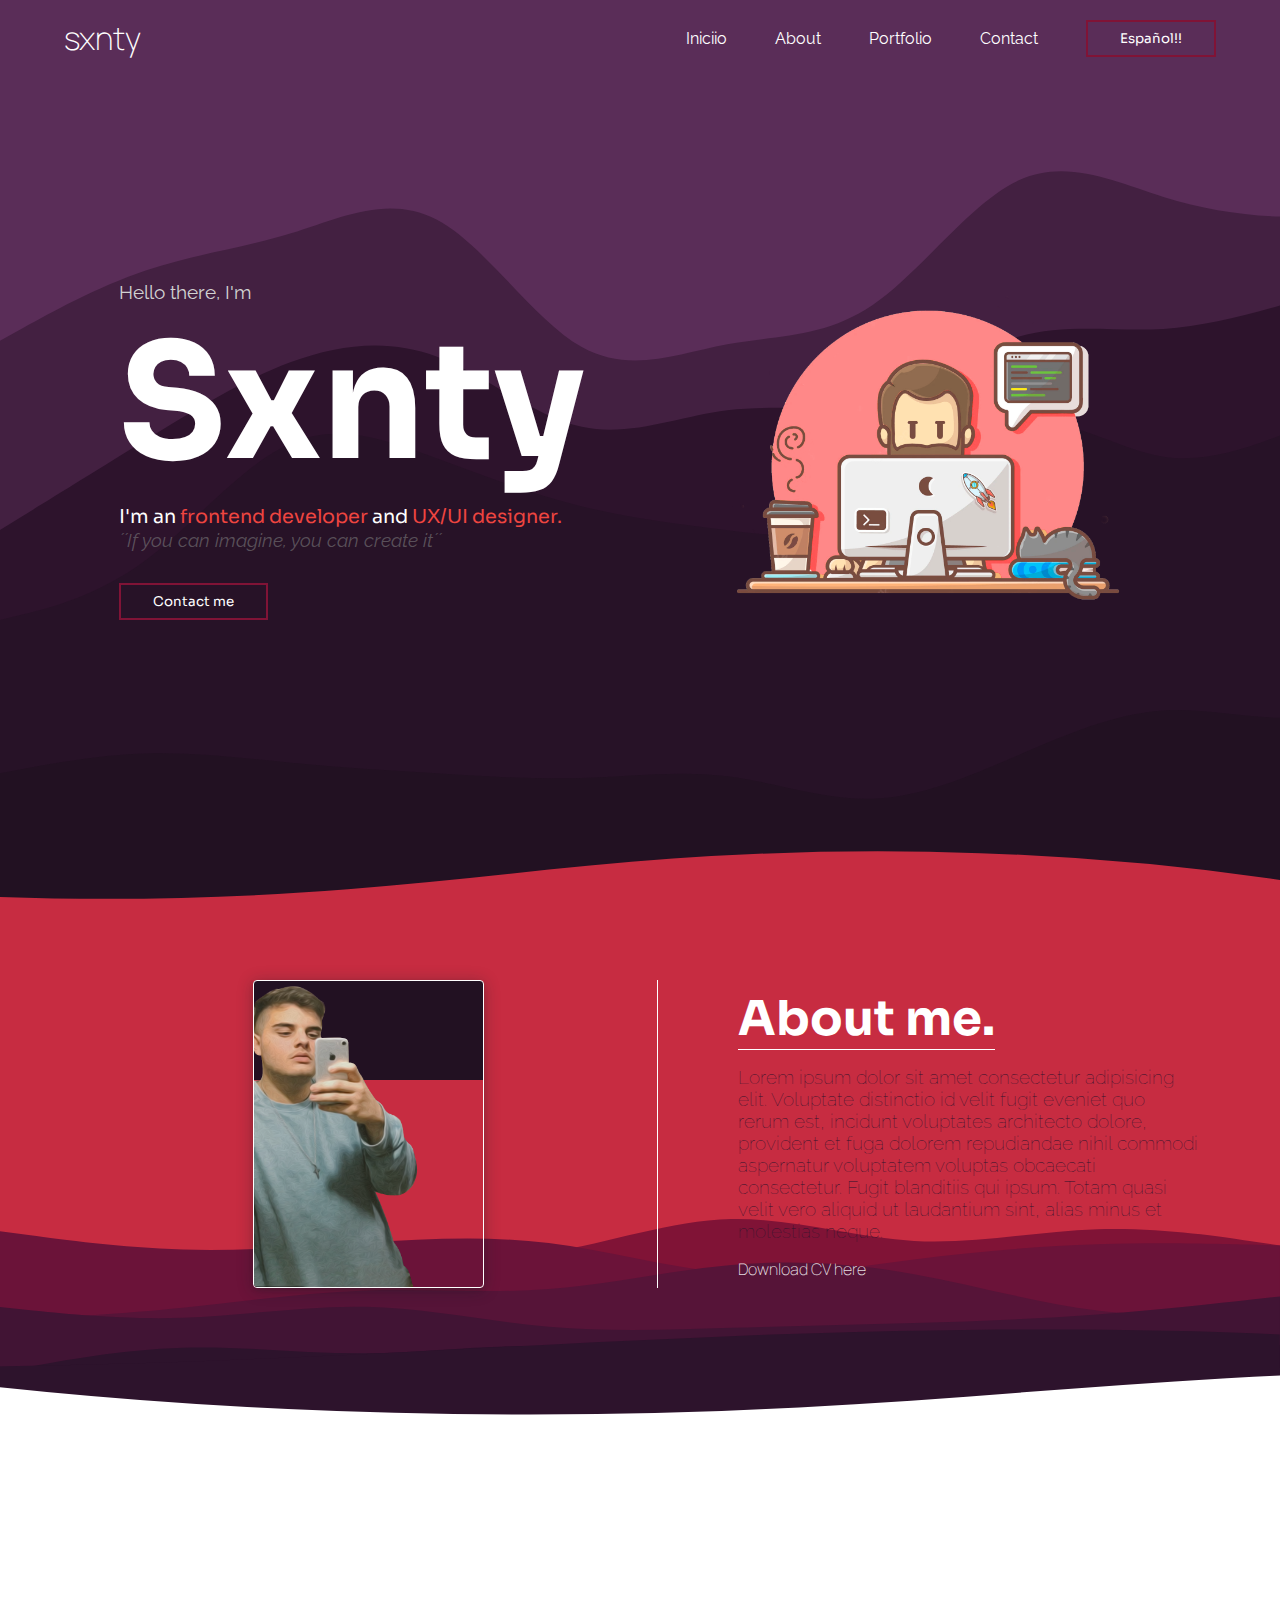
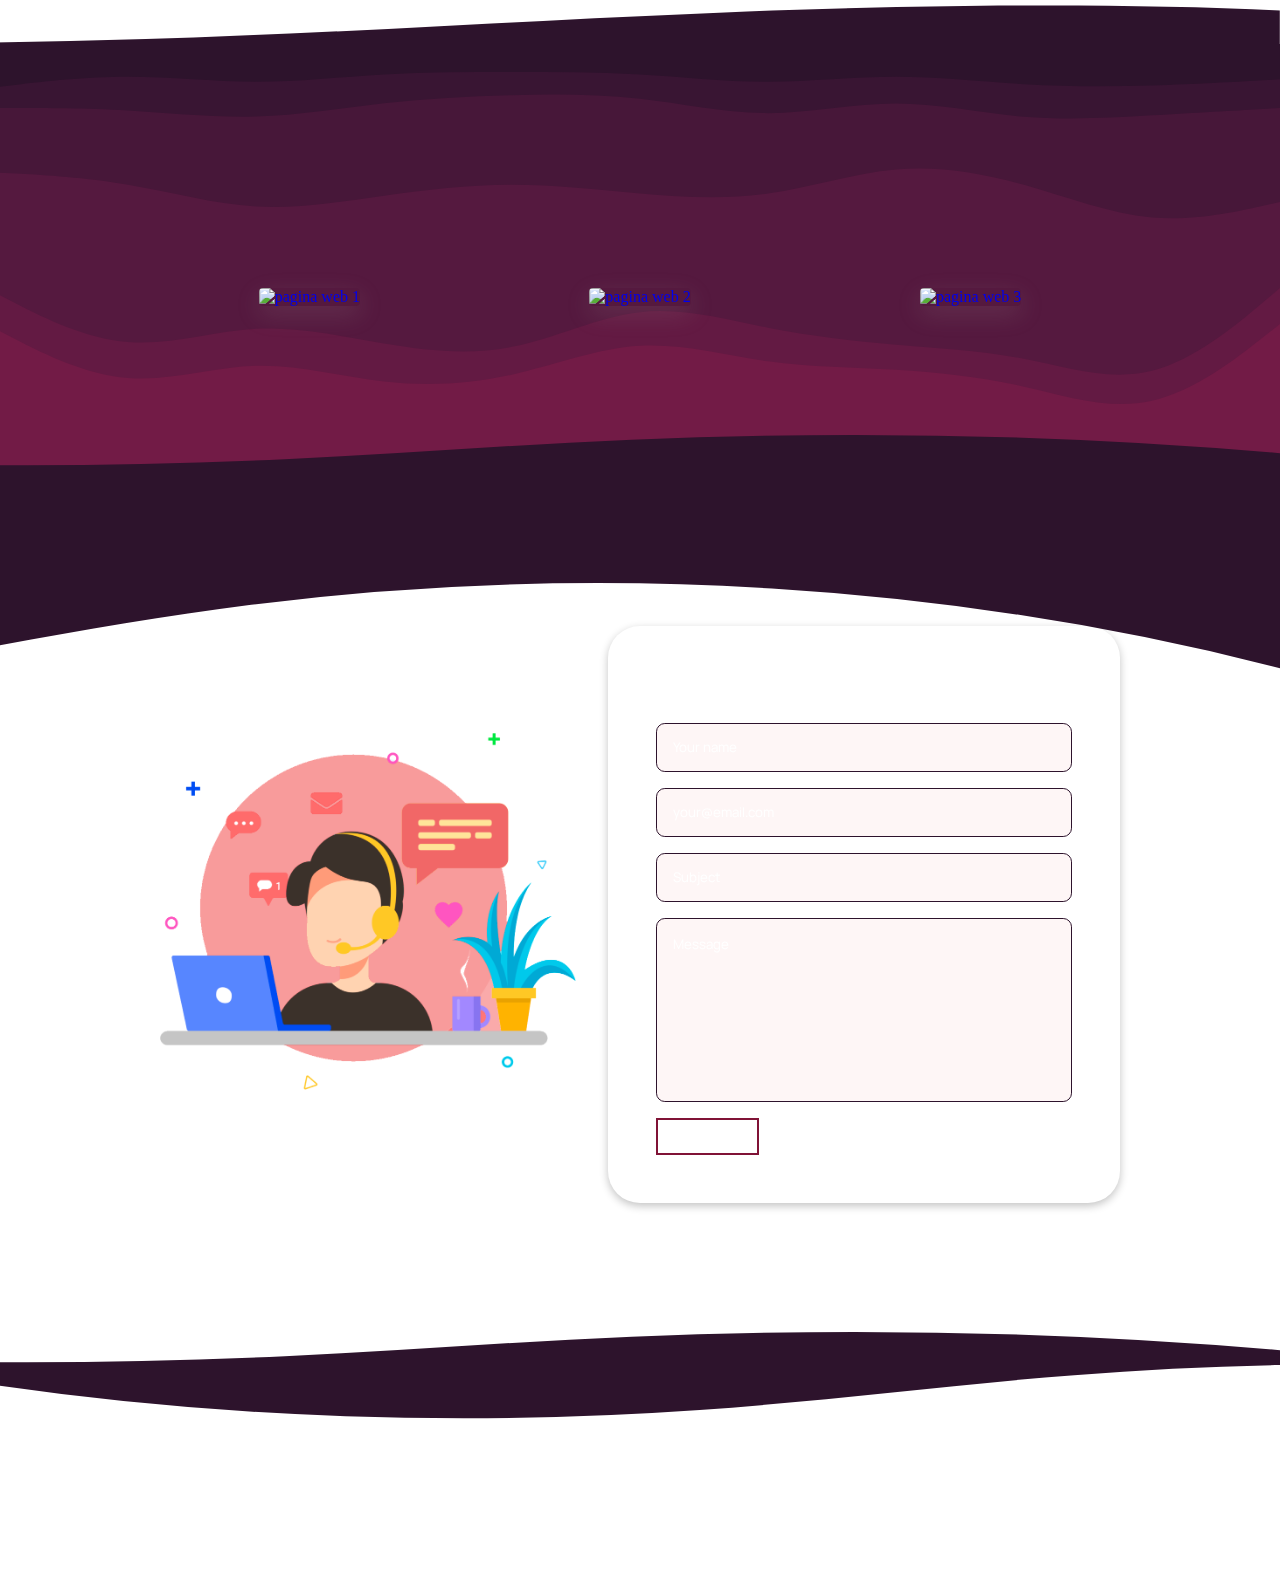
==== index.html @ 1e3fe2e1 "test commit" ====
<!DOCTYPE html>
<html lang="en">
  <head>
    <meta charset="UTF-8" />
    <meta http-equiv="X-UA-Compatible" content="IE=edge" />
    <meta name="viewport" content="width=device-width, initial-scale=1.0" />

    <script
      src="https://kit.fontawesome.com/2940ba2046.js"
      crossorigin="anonymous"
    ></script>
    <link rel="stylesheet" href="https://unpkg.com/aos@next/dist/aos.css" />
    <link rel="stylesheet" href="./styles/main.css" />

    <title>Sxnty</title>
    <link rel="icon" type="image/x-icon" href="./images/favicon.png" />
  </head>
  <body>
    <header class="header">
      <div class="header__logo">
        <h1>sxnty</h1>
      </div>
      <div class="header__right">
        
        <nav>
          <ul class="header__menu">
            <li class="menu__item"><a href="#" class="li1">Iniciio</a></li>
            <li class="menu__item"><a href="#" class="li2">About</a></li>
            <li class="menu__item"><a href="#" class="li3">Portfolio</a></li>
            <li class="menu__item"><a href="#" class="li4">Contact</a></li>
            <button class="langSwitcher">Español!!</button>
          </ul>
        </nav>
      </div>
    </header>
    <main class="hero">
      <section class="hero__main">
        <div class="custom-shape-divider-bottom-1665533085">
          <svg
            data-name="Layer 1"
            xmlns="http://www.w3.org/2000/svg"
            viewBox="0 0 1200 120"
            preserveAspectRatio="none"
          >
            <path
              d="M321.39,56.44c58-10.79,114.16-30.13,172-41.86,82.39-16.72,168.19-17.73,250.45-.39C823.78,31,906.67,72,985.66,92.83c70.05,18.48,146.53,26.09,214.34,3V0H0V27.35A600.21,600.21,0,0,0,321.39,56.44Z"
              class="shape-fill"
            ></path>
          </svg>
        </div>
        <div class="main__text">
          <div class="text__container">
            <p class="p1">Hello there, I'm</p>
            <h2>Sxnty</h2>
            <span>
              <p class="p2">
                I'm an <span>frontend developer</span> and
                <span>UX/UI designer.</span>
              </p>
            </span>
            <p id="quote" class="quote">´´If you can imagine, you can create it´´</p>
            <button class="button">Contact me</button>
          </div>
        </div>
        <div class="main__img">
          <img src="./images/illustration1.png" alt="programer illustration" />
        </div>
      </section>
      <section class="about">
        <div class="about__main">
          <div class="about__left">
            <img src="./images/sxntyoil.png" alt="sxnty photo" />
            <div class="custom-shape-divider-bottom-1665750197">
              <svg
                data-name="Layer 1"
                xmlns="http://www.w3.org/2000/svg"
                viewBox="0 0 1200 120"
                preserveAspectRatio="none"
              >
                <path
                  d="M321.39,56.44c58-10.79,114.16-30.13,172-41.86,82.39-16.72,168.19-17.73,250.45-.39C823.78,31,906.67,72,985.66,92.83c70.05,18.48,146.53,26.09,214.34,3V0H0V27.35A600.21,600.21,0,0,0,321.39,56.44Z"
                  class="shape-fill"
                ></path>
              </svg>
            </div>
          </div>
          <div class="about__right">
            <h2 class="h2about">About me.</h2>
            <p class="pabout">
              Lorem ipsum dolor sit amet consectetur adipisicing elit. Voluptate
              distinctio id velit fugit eveniet quo rerum est, incidunt
              voluptates architecto dolore, provident et fuga dolorem
              repudiandae nihil commodi aspernatur voluptatem voluptas obcaecati
              consectetur. Fugit blanditiis qui ipsum. Totam quasi velit vero
              aliquid ut laudantium sint, alias minus et molestias neque.
            </p>
            <a href="#" class="downloadcv">Download CV here</a>
          </div>
        </div>
      </section>

      <section class="knowledge">
        <div class="know__main">
          <div class="custom-shape-divider-top-1665749965">
            <svg
              data-name="Layer 1"
              xmlns="http://www.w3.org/2000/svg"
              viewBox="0 0 1200 120"
              preserveAspectRatio="none"
            >
              <path
                d="M321.39,56.44c58-10.79,114.16-30.13,172-41.86,82.39-16.72,168.19-17.73,250.45-.39C823.78,31,906.67,72,985.66,92.83c70.05,18.48,146.53,26.09,214.34,3V0H0V27.35A600.21,600.21,0,0,0,321.39,56.44Z"
                class="shape-fill"
              ></path>
            </svg>
          </div>
          <div class="custom-shape-divider-bottom-1665750197">
            <svg
              data-name="Layer 1"
              xmlns="http://www.w3.org/2000/svg"
              viewBox="0 0 1200 120"
              preserveAspectRatio="none"
            >
              <path
                d="M321.39,56.44c58-10.79,114.16-30.13,172-41.86,82.39-16.72,168.19-17.73,250.45-.39C823.78,31,906.67,72,985.66,92.83c70.05,18.48,146.53,26.09,214.34,3V0H0V27.35A600.21,600.21,0,0,0,321.39,56.44Z"
                class="shape-fill"
              ></path>
            </svg>
          </div>
          <div class="know__top" data-aos="fade-up">
            <h2 class="skills">My Skills.</h2>
            <p class="plearning">every day learning new things</p>
          </div>
          <div class="know__bottom" data-aos="fade-up">
            <i class="fa-brands fa-html5"></i>
            <i class="fa-brands fa-css3-alt"></i>
            <i class="fa-brands fa-bootstrap"></i>
            <i class="fa-brands fa-sass"></i>
            <i class="fa-brands fa-js"></i>
          </div>
        </div>
      </section>

      <section class="portfolio">
        <div class="portfolio__main">
          <div class="port__top" data-aos="fade-down">
            <h2 class="works">WORKS</h2>
            <p class="pworks">your page could be here, What are you waiting for?</p>
          </div>
          <div class="port__bottom">
            <div class="port__card work1">
              <a href="#">
                <img
                  src="https://cdn.discordapp.com/attachments/990652909534449714/1029699469077385277/unknown.png"
                  alt="pagina web 1"
                />
              </a>
            </div>
            <div class="port__card work2">
              <a href="#">
                <img
                  src="https://cdn.discordapp.com/attachments/990652909534449714/1029699619871019060/unknown.png"
                  alt="pagina web 2"
                />
              </a>
            </div>
            <div class="port__card work3">
              <a href="#">
                <img
                  src="https://cdn.discordapp.com/attachments/990652909534449714/1029699843590991892/unknown.png"
                  alt="pagina web 3"
                />
              </a>
            </div>
            <div class="custom-shape-divider-bottom-1665582059">
              <svg
                data-name="Layer 1"
                xmlns="http://www.w3.org/2000/svg"
                viewBox="0 0 1200 120"
                preserveAspectRatio="none"
              >
                <path
                  d="M321.39,56.44c58-10.79,114.16-30.13,172-41.86,82.39-16.72,168.19-17.73,250.45-.39C823.78,31,906.67,72,985.66,92.83c70.05,18.48,146.53,26.09,214.34,3V0H0V27.35A600.21,600.21,0,0,0,321.39,56.44Z"
                  class="shape-fill"
                ></path>
              </svg>
            </div>
          </div>
        </div>
      </section>
      <section class="contact">
        <div class="contact__main">
          <div class="contact__left">
            <img src="./images/illustration2.png" alt="" />
          </div>
          <div class="contact__right">
            <h2>Contact form</h2>
            <form action="">
              <input
                type="text"
                name="name"
                id="name"
                placeholder="Your name"
                required
              />
              <input
                type="email"
                name="email"
                id="email"
                placeholder="your@email.com"
                required
              />
              <input
                type="text"
                name="subject"
                id="subject"
                placeholder="Subject"
              />
              <textarea
                name="message"
                id="message"
                cols="30"
                rows="10"
                required
                placeholder="Message"
              ></textarea>
              <button type="submit">Send</button>
            </form>
          </div>
        </div>
        <div class="custom-shape-divider-top-1665581130">
          <svg
            data-name="Layer 1"
            xmlns="http://www.w3.org/2000/svg"
            viewBox="0 0 1200 120"
            preserveAspectRatio="none"
          >
            <path
              d="M985.66,92.83C906.67,72,823.78,31,743.84,14.19c-82.26-17.34-168.06-16.33-250.45.39-57.84,11.73-114,31.07-172,41.86A600.21,600.21,0,0,1,0,27.35V120H1200V95.8C1132.19,118.92,1055.71,111.31,985.66,92.83Z"
              class="shape-fill"
            ></path>
          </svg>
        </div>
        <div class="custom-shape-divider-bottom-1665582059">
          <svg
            data-name="Layer 1"
            xmlns="http://www.w3.org/2000/svg"
            viewBox="0 0 1200 120"
            preserveAspectRatio="none"
          >
            <path
              d="M321.39,56.44c58-10.79,114.16-30.13,172-41.86,82.39-16.72,168.19-17.73,250.45-.39C823.78,31,906.67,72,985.66,92.83c70.05,18.48,146.53,26.09,214.34,3V0H0V27.35A600.21,600.21,0,0,0,321.39,56.44Z"
              class="shape-fill"
            ></path>
          </svg>
        </div>
      </section>
      <section class="connected">
        <div class="connected__main">
          <div class="connected__text">
            <h2>Stay connected!</h2>
          </div>
          <div class="connected__socials">
            <a href="#"><i class="fa-brands fa-github"></i></a>
            <a href="#"><i class="fa-brands fa-instagram"></i></a>
            <a href="#"><i class="fa-brands fa-twitter"></i></a>
          </div>
          <div class="custom-shape-divider-top-1665688904">
            <svg
              data-name="Layer 1"
              xmlns="http://www.w3.org/2000/svg"
              viewBox="0 0 1200 120"
              preserveAspectRatio="none"
            >
              <path
                d="M321.39,56.44c58-10.79,114.16-30.13,172-41.86,82.39-16.72,168.19-17.73,250.45-.39C823.78,31,906.67,72,985.66,92.83c70.05,18.48,146.53,26.09,214.34,3V0H0V27.35A600.21,600.21,0,0,0,321.39,56.44Z"
                class="shape-fill"
              ></path>
            </svg>
          </div>
        </div>
      </section>
    </main>

    <script type="module" src="./js/main.js"></script>
    <script src="https://unpkg.com/aos@next/dist/aos.js"></script>
    <script>
      AOS.init();
    </script>
  </body>
</html>

<!-- <img src="https://cdn.discordapp.com/attachments/990652909534449714/1029699619871019060/unknown.png" alt="pagina web 2">
<img src="https://cdn.discordapp.com/attachments/990652909534449714/1029699843590991892/unknown.png" alt="pagina web 3"> -->
---- styles/main.css ----
@import url("https://fonts.googleapis.com/css2?family=Manrope&family=Raleway&family=Sora&display=swap");
.hero__main .main__text button, .header .header__right .header__menu button {
  font-family: "Sora", sans-serif;
  background-color: transparent;
  padding: 0.5rem 2rem;
  border: 2px solid #801336;
  color: white;
  width: -webkit-fit-content;
  width: -moz-fit-content;
  width: fit-content;
  cursor: pointer;
  transition: background 250ms;
}
.hero__main .main__text button:hover, .header .header__right .header__menu button:hover {
  background: url("../../images/button-bg.svg") no-repeat center;
  background-size: cover;
}

* {
  margin: 0;
  padding: 0;
  box-sizing: border-box;
  text-decoration: none;
  list-style-type: none;
}

body {
  background-color: #2D132C;
}

.header {
  z-index: 1;
  position: absolute;
  width: 100%;
  padding: 1rem 4rem;
  display: flex;
  align-items: center;
  justify-content: space-between;
}
.header .header__logo h1 {
  color: white;
  font-family: "Manrope", sans-serif;
  font-weight: lighter;
}
.header .header__right nav {
  display: flex;
  text-align: center;
  justify-content: center;
  align-items: center;
  gap: 1rem;
}
.header .header__right nav i {
  display: none;
}
.header .header__right .header__menu {
  display: flex;
  justify-content: center;
  align-items: center;
  gap: 3rem;
}
.header .header__right .header__menu a {
  color: white;
  font-family: "Raleway", sans-serif;
}
body {
  background: url("../images/background-desktop.svg") fixed no-repeat;
  background-size: cover;
}

.hero__main {
  padding: 1rem 4rem;
  height: 100vh;
  display: flex;
  /*     .text__container {
          display: flex;
          flex: 1;
      } */
}
.hero__main .custom-shape-divider-bottom-1665533085 {
  position: absolute;
  bottom: 0;
  left: 0;
  width: 100%;
  overflow: hidden;
  line-height: 0;
  transform: rotate(180deg);
}
.hero__main .custom-shape-divider-bottom-1665533085 svg {
  position: relative;
  display: block;
  width: calc(177% + 1.3px);
  height: 88px;
}
.hero__main .custom-shape-divider-bottom-1665533085 .shape-fill {
  fill: #C72C41;
}
.hero__main .main__text {
  display: flex;
  justify-content: center;
  flex-direction: column;
  align-items: center;
  flex: 1;
}
.hero__main .main__text p {
  color: rgb(209, 209, 209);
  font-family: "Raleway", sans-serif;
  font-size: 1.2rem;
}
.hero__main .main__text #quote {
  color: rgba(128, 128, 128, 0.575);
  font-style: italic;
}
.hero__main .main__text span p {
  font-family: "Sora", sans-serif;
  color: white;
}
.hero__main .main__text span p span {
  color: #EE4540;
}
.hero__main .main__text h2 {
  width: -webkit-fit-content;
  width: -moz-fit-content;
  width: fit-content;
  color: rgb(255, 255, 255);
  font-family: "Sora", sans-serif;
  font-size: 10rem;
}
.hero__main .main__text button {
  margin-top: 2rem;
}
.hero__main .main__img {
  -webkit-animation: bounce 2s alternate infinite;
          animation: bounce 2s alternate infinite;
  display: flex;
  justify-content: center;
  align-items: center;
  flex: 1;
}
.hero__main .main__img img {
  width: 100%;
}
@-webkit-keyframes bounce {
  0% {
    transform: translateY(0);
  }
  100% {
    transform: translateY(8px);
  }
}
@keyframes bounce {
  0% {
    transform: translateY(0);
  }
  100% {
    transform: translateY(8px);
  }
}

.about {
  background: url("../images/info-bg.svg") no-repeat center;
  background-size: cover;
  position: relative;
}
.about .about__main {
  padding: 5rem;
  display: flex;
}
.about .about__main .custom-shape-divider-bottom-1665750197 {
  position: absolute;
  bottom: 0;
  left: 0;
  width: 100%;
  overflow: hidden;
  line-height: 0;
  transform: rotate(180deg);
}
.about .about__main .custom-shape-divider-bottom-1665750197 svg {
  position: relative;
  display: block;
  width: calc(233% + 1.3px);
  height: 42px;
  transform: rotateY(180deg);
}
.about .about__main .custom-shape-divider-bottom-1665750197 .shape-fill {
  fill: #2D132C;
}
.about .about__main .about__left {
  flex: 1;
  display: flex;
  justify-content: center;
  align-items: center;
}
.about .about__main .about__left img {
  background: url("../images/background-desktop.svg") fixed no-repeat;
  width: 40%;
  border: 1px solid white;
  border-radius: 0.25rem;
  box-shadow: rgba(14, 30, 37, 0.12) 0px 2px 4px 0px, rgba(14, 30, 37, 0.32) 0px 2px 16px 0px;
}
.about .about__main .about__right {
  display: flex;
  flex-direction: column;
  justify-content: center;
  text-align: left;
  flex: 0.8;
  -webkit-padding-start: 5rem;
          padding-inline-start: 5rem;
  border-left: 1px solid white;
  gap: 1rem;
}
.about .about__main .about__right h2 {
  color: white;
  font-family: "Sora", sans-serif;
  font-size: 3rem;
  background-color: #EE4540;
  background: url("../images/background-desktop.svg") fixed center;
  background-size: cover;
  width: -webkit-fit-content;
  width: -moz-fit-content;
  width: fit-content;
  border-bottom: 1px solid white;
}
.about .about__main .about__right p {
  color: #2D132C;
  font-size: 1.2rem;
  font-family: "Raleway", sans-serif;
  font-weight: lighter;
}
.about .about__main .about__right a {
  width: -webkit-fit-content;
  width: -moz-fit-content;
  width: fit-content;
  color: rgba(255, 255, 255, 0.862745098);
  font-family: "Manrope", sans-serif;
  font-weight: lighter;
  transition: border-bottom 250ms;
}
.about .about__main .about__right a:hover {
  border-bottom: 1px solid white;
}

.knowledge {
  background: url("../images/background-desktop") fixed no-repeat;
  background-size: cover;
  padding: 3rem;
  position: relative;
}
.knowledge .know__main {
  height: 20vh;
  display: flex;
  flex-direction: column;
  justify-content: center;
  text-align: center;
  align-items: center;
  gap: 1rem;
}
.knowledge .know__main .custom-shape-divider-top-1665749965 {
  position: absolute;
  top: 0;
  left: 0;
  width: 100%;
  overflow: hidden;
  line-height: 0;
}
.knowledge .know__main .custom-shape-divider-top-1665749965 svg {
  position: relative;
  display: block;
  width: calc(233% + 1.3px);
  height: 84px;
}
.knowledge .know__main .custom-shape-divider-top-1665749965 .shape-fill {
  fill: #2D132C;
}
.knowledge .know__main .custom-shape-divider-bottom-1665750197 {
  position: absolute;
  bottom: 0;
  left: 0;
  width: 100%;
  overflow: hidden;
  line-height: 0;
  transform: rotate(180deg);
}
.knowledge .know__main .custom-shape-divider-bottom-1665750197 svg {
  position: relative;
  display: block;
  width: calc(233% + 1.3px);
  height: 42px;
  transform: rotateY(180deg);
}
.knowledge .know__main .custom-shape-divider-bottom-1665750197 .shape-fill {
  fill: #2D132C;
}
.knowledge .know__main .know__top {
  width: 20%;
  border-bottom: 1px solid white;
}
.knowledge .know__main .know__top p {
  padding: 0.5rem 0;
  color: rgba(170, 170, 170, 0.6862745098);
  font-family: "Manrope", sans-serif;
  font-weight: lighter;
  letter-spacing: 2px;
}
.knowledge .know__main .know__top h2 {
  color: white;
  font-family: "Sora", sans-serif;
  font-size: 2rem;
  letter-spacing: 1px;
}
.knowledge .know__main .know__bottom {
  padding: 1rem;
  gap: 5rem;
  display: flex;
}
.knowledge .know__main .know__bottom i {
  border-radius: 0.25rem;
  padding: 0.5rem;
  font-size: 3rem;
  color: #EE4540;
  transition: background, color 250ms;
}
.knowledge .know__main .know__bottom i:hover {
  background: url("../images/background-desktop.svg") center no-repeat;
  background-size: cover;
  color: white;
}

.portfolio {
  padding: 10rem;
  background: url("../images/portfolio-bg.svg") no-repeat;
  background-size: cover;
  position: relative;
}
.portfolio .portfolio__main .custom-shape-divider-bottom-1665582059 {
  position: absolute;
  bottom: 0;
  left: 0;
  width: 100%;
  overflow: hidden;
  line-height: 0;
  transform: rotate(180deg);
}
.portfolio .portfolio__main .custom-shape-divider-bottom-1665582059 svg {
  position: relative;
  display: block;
  width: calc(189% + 1.3px);
  height: 56px;
}
.portfolio .portfolio__main .custom-shape-divider-bottom-1665582059 .shape-fill {
  fill: #2D132C;
}
.portfolio .portfolio__main .port__top {
  display: flex;
  justify-content: center;
  align-items: center;
  flex-direction: column;
  padding-bottom: 2rem;
}
.portfolio .portfolio__main .port__top h2 {
  color: white;
  font-family: "Sora", sans-serif;
}
.portfolio .portfolio__main .port__top p {
  color: rgba(170, 170, 170, 0.6862745098);
  font-family: "Manrope", sans-serif;
}
.portfolio .portfolio__main .port__bottom {
  display: grid;
  grid-template-columns: repeat(3, 1fr);
  grid-template-rows: 1fr;
  grid-template-areas: "work1 work2 work3";
  max-width: 100%;
  gap: 2rem;
}
.portfolio .portfolio__main .port__bottom .work1 {
  grid-area: work1;
}
.portfolio .portfolio__main .port__bottom .work2 {
  grid-area: work2;
}
.portfolio .portfolio__main .port__bottom .work3 {
  grid-area: work3;
}
.portfolio .portfolio__main .port__bottom .port__card {
  display: flex;
  justify-content: center;
  align-items: center;
}
.portfolio .portfolio__main .port__bottom .port__card img {
  box-shadow: rgba(165, 149, 149, 0.2) 0px 8px 24px;
  border-radius: 0.25rem;
  width: 100%;
}

.contact {
  position: relative;
  background: url("../images/contact-bg.svg") fixed center no-repeat;
  background-size: cover;
}
.contact .custom-shape-divider-top-1665581130 {
  position: absolute;
  top: 0;
  left: 0;
  width: 100%;
  overflow: hidden;
  line-height: 0;
  transform: rotate(180deg);
}
.contact .custom-shape-divider-top-1665581130 svg {
  position: relative;
  display: block;
  width: calc(300% + 1.3px);
  height: 262px;
}
.contact .custom-shape-divider-top-1665581130 .shape-fill {
  fill: #2D132C;
}
.contact .custom-shape-divider-bottom-1665582059 {
  position: absolute;
  bottom: 0;
  left: 0;
  width: 100%;
  overflow: hidden;
  line-height: 0;
  transform: rotate(180deg);
}
.contact .custom-shape-divider-bottom-1665582059 svg {
  position: relative;
  display: block;
  width: calc(189% + 1.3px);
  height: 56px;
}
.contact .custom-shape-divider-bottom-1665582059 .shape-fill {
  fill: #2D132C;
}
.contact .contact__main {
  position: static;
  padding: 10rem;
  display: flex;
  justify-content: center;
  align-items: center;
  gap: 2rem;
}
.contact .contact__main .contact__left {
  flex: 1;
  display: flex;
  justify-content: center;
  align-items: center;
}
.contact .contact__main .contact__left img {
  width: 100%;
}
.contact .contact__main .contact__right {
  flex: 1;
  padding: 3rem;
  box-shadow: rgba(0, 0, 0, 0.24) 0px 3px 8px;
  border-radius: 2rem;
  background: url("../images/form-bg.svg") fixed no-repeat center;
  background-size: cover;
}
.contact .contact__main .contact__right h2 {
  color: white;
  font-family: "Manrope", sans-serif;
  padding: 0.5rem 0;
}
.contact .contact__main .contact__right form {
  gap: 1rem;
  display: flex;
  align-items: flex-start;
  justify-content: start;
  flex-direction: column;
  text-align: left;
}
.contact .contact__main .contact__right form input {
  padding: 1rem;
  width: 100%;
  background-color: rgba(238, 70, 64, 0.0470588235);
  border: 1px solid #2D132C;
  border-radius: 0.55rem;
}
.contact .contact__main .contact__right form input::-moz-placeholder {
  color: white;
  font-family: "Manrope", sans-serif;
}
.contact .contact__main .contact__right form input:-ms-input-placeholder {
  color: white;
  font-family: "Manrope", sans-serif;
}
.contact .contact__main .contact__right form input::placeholder {
  color: white;
  font-family: "Manrope", sans-serif;
}
.contact .contact__main .contact__right form textarea {
  width: 100%;
  padding: 1rem;
  background-color: rgba(238, 70, 64, 0.0470588235);
  border: 1px solid #2D132C;
  border-radius: 0.55rem;
  resize: none;
}
.contact .contact__main .contact__right form textarea::-moz-placeholder {
  color: white;
  font-family: "Manrope", sans-serif;
}
.contact .contact__main .contact__right form textarea:-ms-input-placeholder {
  color: white;
  font-family: "Manrope", sans-serif;
}
.contact .contact__main .contact__right form textarea::placeholder {
  color: white;
  font-family: "Manrope", sans-serif;
}
.contact .contact__main .contact__right form button {
  font-family: "Sora", sans-serif;
  background-color: transparent;
  padding: 0.5rem 2rem;
  border: 2px solid #801336;
  color: white;
  width: -webkit-fit-content;
  width: -moz-fit-content;
  width: fit-content;
  cursor: pointer;
  transition: background 250ms;
}
.contact .contact__main .contact__right form button:hover {
  background: url("../images/form-bg.svg") no-repeat center;
  background-size: cover;
}

.connected {
  height: 20vh;
}
.connected .connected__main {
  background: url("../images/gradient-bg.png") fixed no-repeat center;
  background-size: cover;
  position: relative;
  padding: 5rem 5rem 0 5rem;
}
.connected .connected__main .custom-shape-divider-top-1665688904 {
  position: absolute;
  top: 0;
  left: 0;
  width: 100%;
  overflow: hidden;
  line-height: 0;
}
.connected .connected__main .custom-shape-divider-top-1665688904 svg {
  position: relative;
  display: block;
  width: calc(204% + 1.3px);
  height: 100px;
}
.connected .connected__main .custom-shape-divider-top-1665688904 .shape-fill {
  fill: #2D132C;
}
.connected .connected__main .connected__text {
  display: flex;
  justify-content: center;
  align-items: center;
}
.connected .connected__main .connected__text h2 {
  font-family: "Sora", sans-serif;
  font-size: 2rem;
  padding: 0.5rem;
  border-bottom: 2px solid white;
  color: white;
}
.connected .connected__main .connected__socials {
  display: flex;
  align-items: center;
  justify-content: center;
  text-align: center;
  padding: 1.5rem;
  gap: 1rem;
}
.connected .connected__main .connected__socials i {
  border-radius: 0.25rem;
  padding: 0.5rem;
  font-size: 2rem;
  color: #EE4540;
  transition: background, color 250ms;
}
.connected .connected__main .connected__socials i:hover {
  background: url("../images/background-desktop.svg") center no-repeat;
  background-size: cover;
  color: white;
}

@media screen and (max-width: 480px) {
  .hero__main {
    padding: 1rem;
    display: grid;
    grid-template-columns: 1fr;
    grid-template-rows: 1fr 1fr;
  }
  .hero__main .main__text {
    padding: 8rem 0rem 0rem 0rem;
    width: 100%;
    max-width: 100%;
  }
  .hero__main .main__text .text__container {
    align-items: center;
    justify-content: center;
    text-align: center;
    max-width: 80%;
  }
  .hero__main .main__text .text__container h2 {
    width: 100%;
    font-size: 5rem;
  }
  .hero__main .main__img img {
    width: 100%;
  }
  .header {
    gap: 1rem;
    position: absolute;
    display: flex;
    padding: 1rem;
  }
  .header .header__right {
    width: 100%;
    max-width: 100%;
  }
  .header .header__right .header__menu {
    font-size: 0.9rem;
    display: flex;
    width: 100%;
    text-align: center;
    justify-content: center;
    align-items: center;
    gap: 0.5rem;
  }
  .header .header__right .header__menu button {
    display: none;
  }
  .about .about__main {
    padding: 1rem;
    display: flex;
    flex-direction: column-reverse;
  }
  .about .about__main .about__left {
    padding: 1rem;
  }
  .about .about__main .about__left img {
    width: 100%;
  }
  .about .about__main .about__right {
    padding: 0;
    border: 0;
    text-align: center;
    justify-content: center;
    align-items: center;
  }
  .knowledge {
    padding: 3rem 1rem;
  }
  .knowledge .know__main {
    height: auto;
  }
  .knowledge .know__main .know__top {
    width: 100%;
  }
  .knowledge .know__main .know__bottom {
    display: grid;
    grid-template-columns: 1fr 1fr;
    padding: 0;
    gap: 1rem;
  }
  .knowledge .know__main .know__bottom i {
    font-size: 5rem;
  }
  .portfolio {
    padding: 1rem;
    height: 100%;
  }
  .portfolio .portfolio__main .port__top {
    text-align: center;
  }
  .portfolio .portfolio__main .port__top p {
    width: 60%;
  }
  .portfolio .portfolio__main .port__bottom {
    grid-template-columns: 1fr;
    grid-template-rows: 1fr 1fr 1fr;
    grid-template-areas: "work1" "work2" "work3";
  }
  .contact .contact__main {
    padding: 3rem 0;
    flex-direction: column;
  }
}/*# sourceMappingURL=main.css.map */
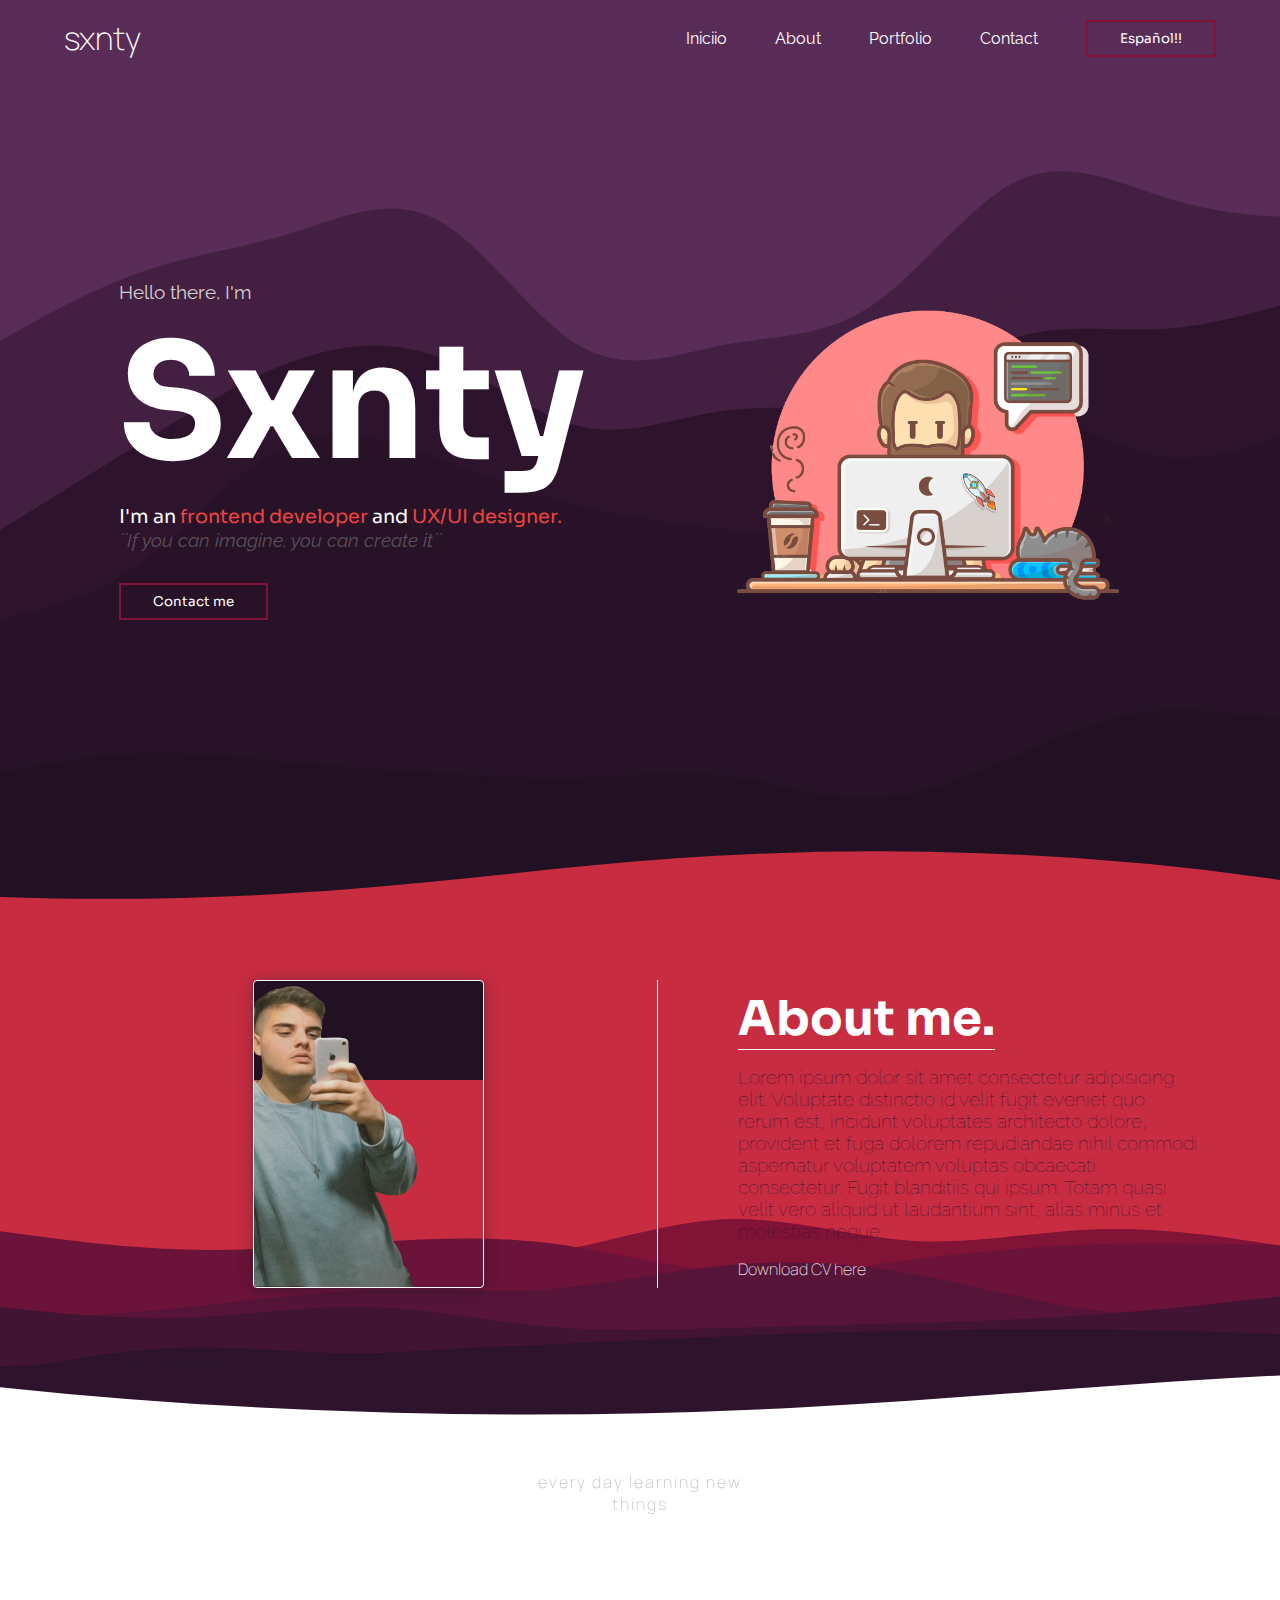
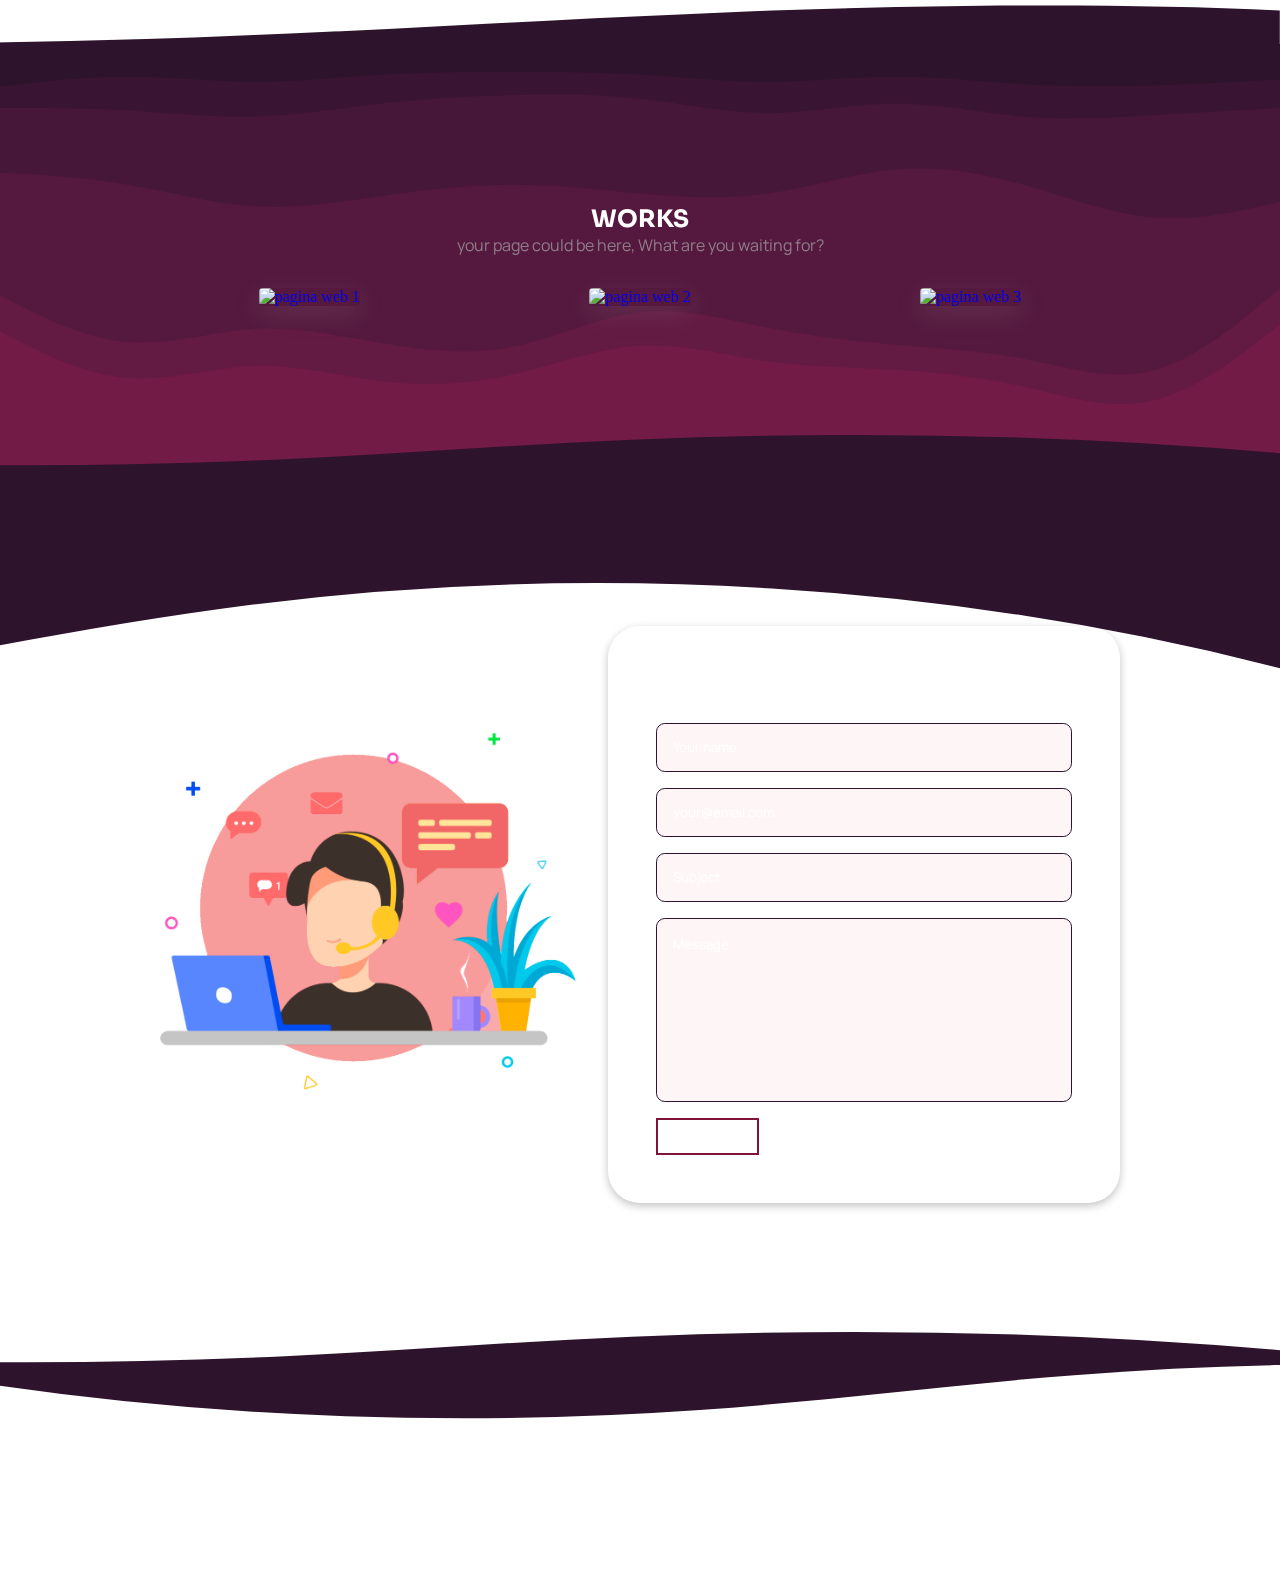
==== commit 98964387: "removed AOS" ====
--- a/index.html
+++ b/index.html
@@ -9,7 +9,6 @@
       src="https://kit.fontawesome.com/2940ba2046.js"
       crossorigin="anonymous"
     ></script>
-    <link rel="stylesheet" href="https://unpkg.com/aos@next/dist/aos.css" />
     <link rel="stylesheet" href="./styles/main.css" />
 
     <title>Sxnty</title>
@@ -127,11 +126,11 @@
               ></path>
             </svg>
           </div>
-          <div class="know__top" data-aos="fade-up">
+          <div class="know__top" >
             <h2 class="skills">My Skills.</h2>
             <p class="plearning">every day learning new things</p>
           </div>
-          <div class="know__bottom" data-aos="fade-up">
+          <div class="know__bottom">
             <i class="fa-brands fa-html5"></i>
             <i class="fa-brands fa-css3-alt"></i>
             <i class="fa-brands fa-bootstrap"></i>
@@ -143,7 +142,7 @@
 
       <section class="portfolio">
         <div class="portfolio__main">
-          <div class="port__top" data-aos="fade-down">
+          <div class="port__top">
             <h2 class="works">WORKS</h2>
             <p class="pworks">your page could be here, What are you waiting for?</p>
           </div>
@@ -283,10 +282,6 @@
     </main>
 
     <script type="module" src="./js/main.js"></script>
-    <script src="https://unpkg.com/aos@next/dist/aos.js"></script>
-    <script>
-      AOS.init();
-    </script>
   </body>
 </html>
 
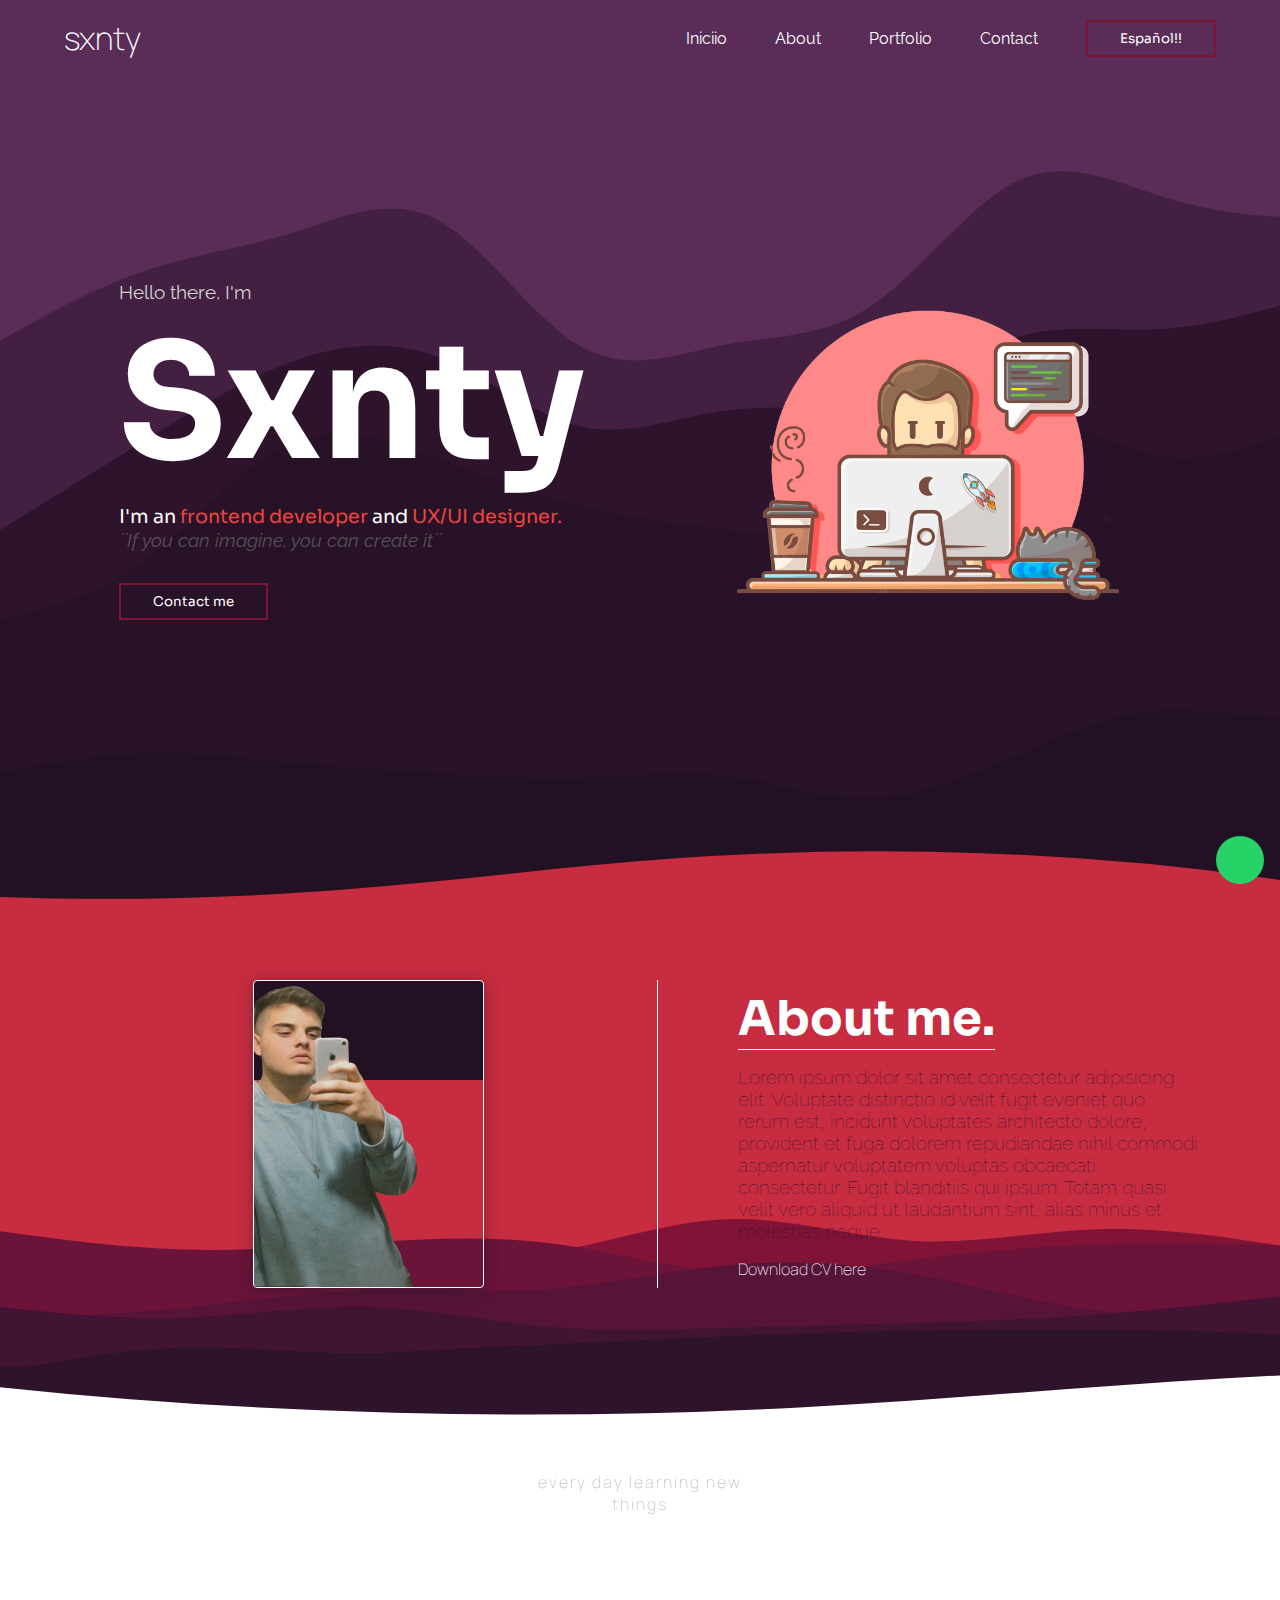
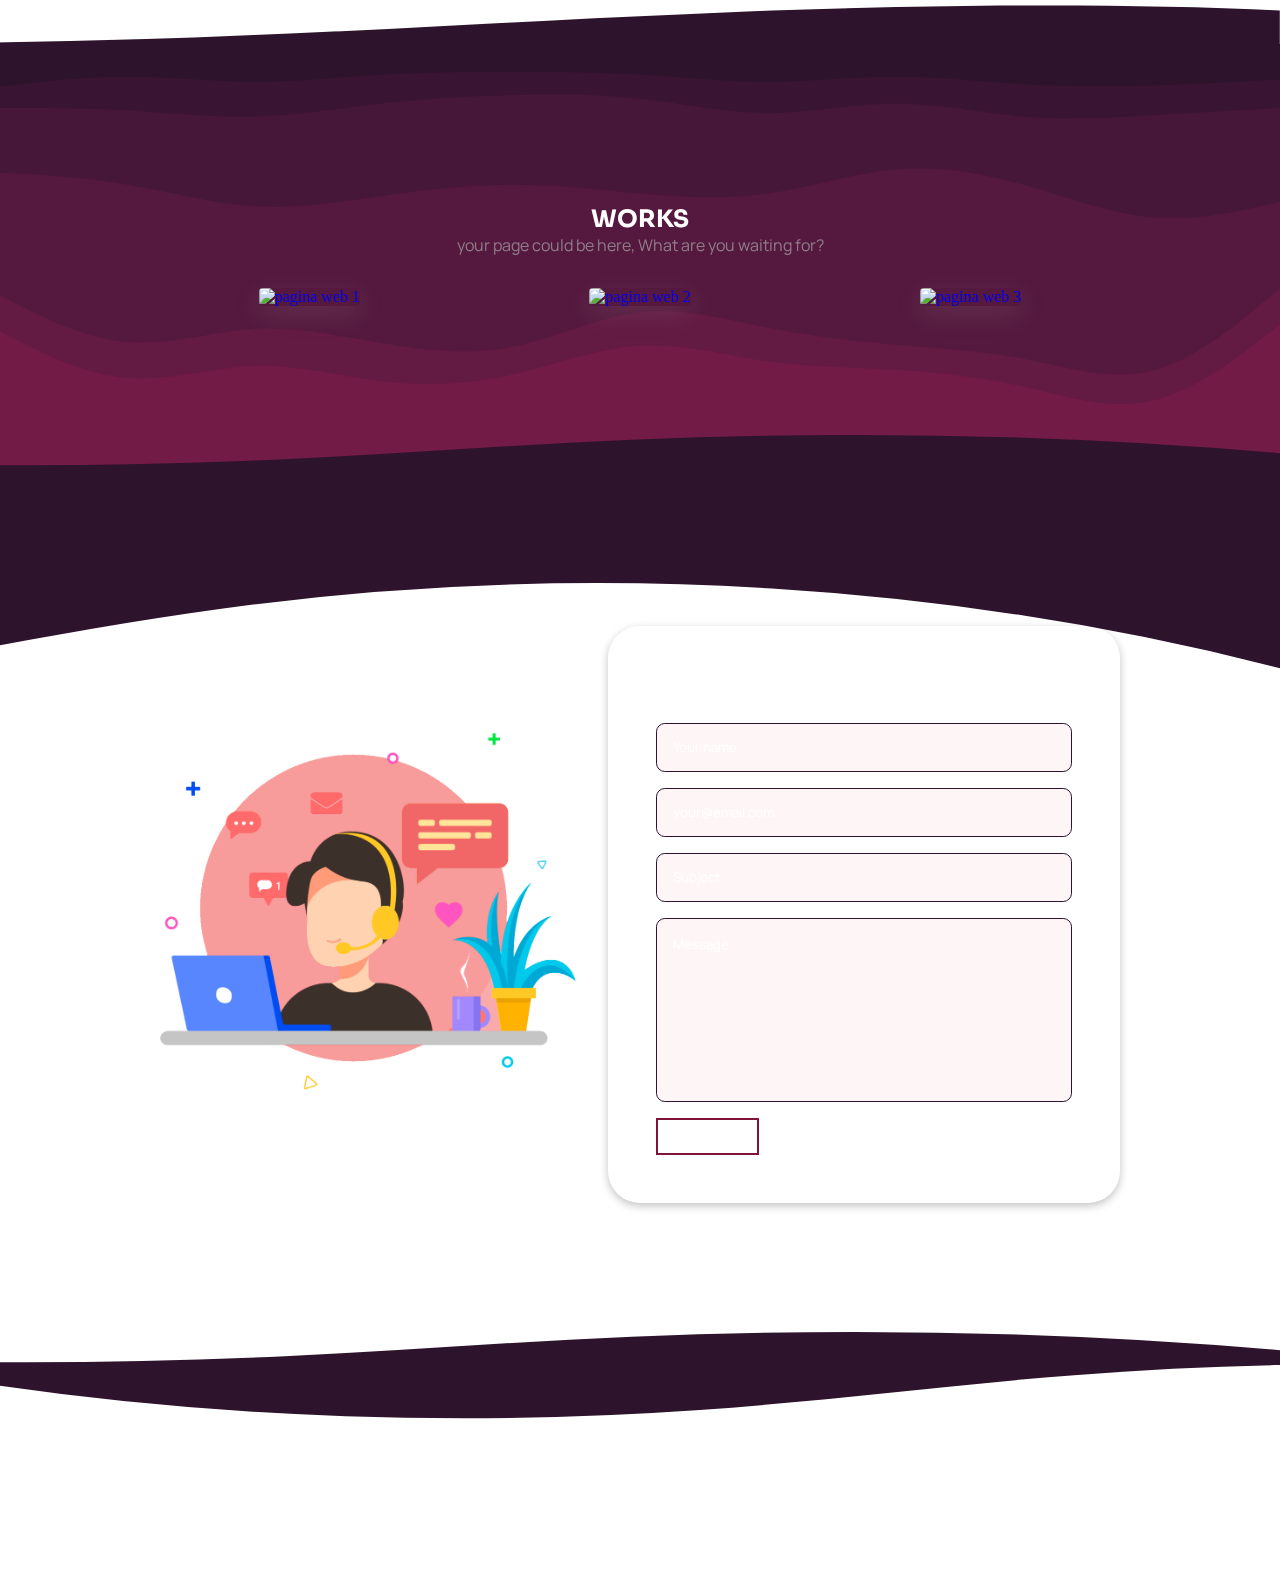
==== commit e529cb87: "added whatsapp button" ====
--- a/index.html
+++ b/index.html
@@ -33,6 +33,9 @@
       </div>
     </header>
     <main class="hero">
+      <div class="whatsapp__button">
+        <a href="#"><i class="fa-brands fa-whatsapp"></i></a>
+      </div>
       <section class="hero__main">
         <div class="custom-shape-divider-bottom-1665533085">
           <svg
--- a/styles/main.css
+++ b/styles/main.css
@@ -586,6 +586,46 @@
   color: white;
 }
 
+.whatsapp__button {
+  margin: 1rem;
+  position: fixed;
+  bottom: 0;
+  right: 0;
+  width: 3rem;
+  height: 3rem;
+  padding: 0.5rem;
+  z-index: 2;
+  font-size: 2rem;
+  background-color: #25d366;
+  border-radius: 50%;
+  display: flex;
+  text-align: center;
+  justify-content: center;
+  align-items: center;
+  -webkit-animation: pulse 1500ms infinite;
+          animation: pulse 1500ms infinite;
+}
+.whatsapp__button i {
+  color: white;
+}
+
+@-webkit-keyframes pulse {
+  0% {
+    box-shadow: 0 0 0 0 rgba(37, 211, 102, 0.5);
+  }
+  80% {
+    box-shadow: 0 0 0 14px rgba(37, 211, 102, 0);
+  }
+}
+
+@keyframes pulse {
+  0% {
+    box-shadow: 0 0 0 0 rgba(37, 211, 102, 0.5);
+  }
+  80% {
+    box-shadow: 0 0 0 14px rgba(37, 211, 102, 0);
+  }
+}
 @media screen and (max-width: 480px) {
   .hero__main {
     padding: 1rem;
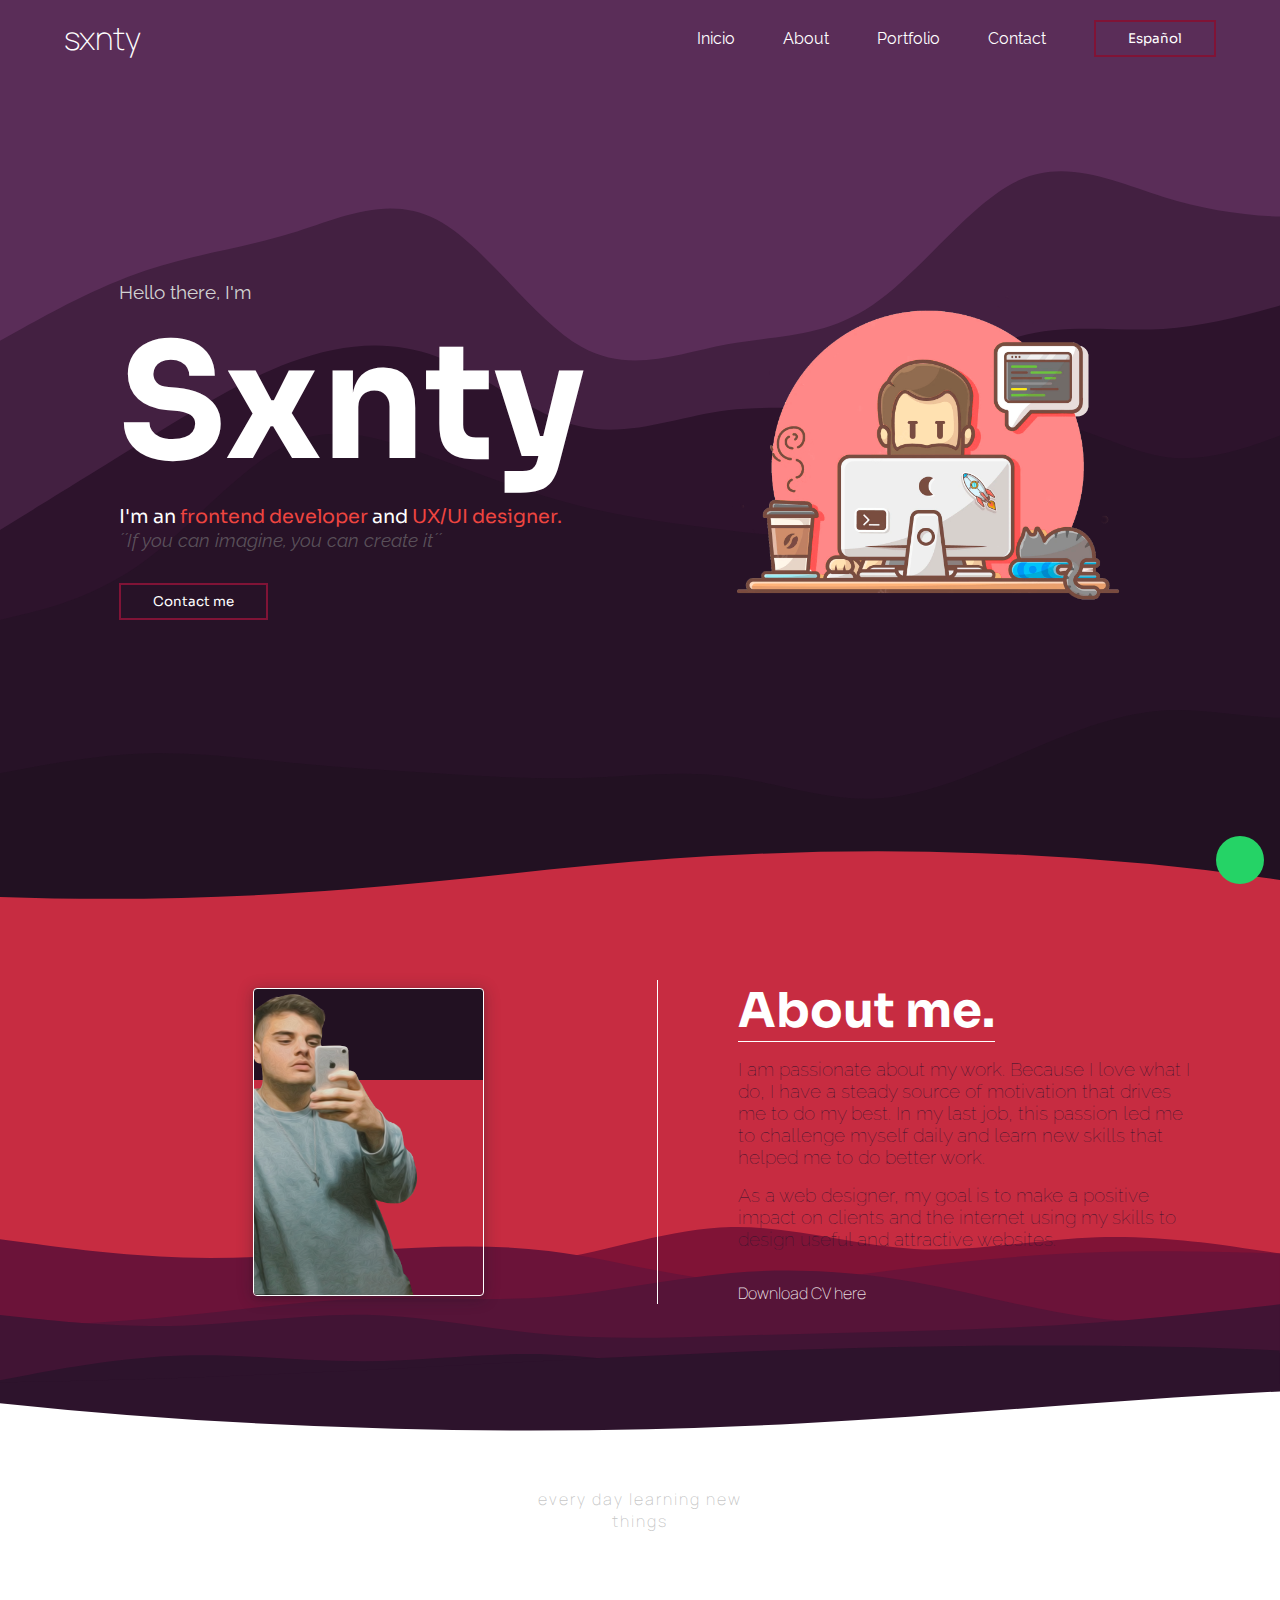
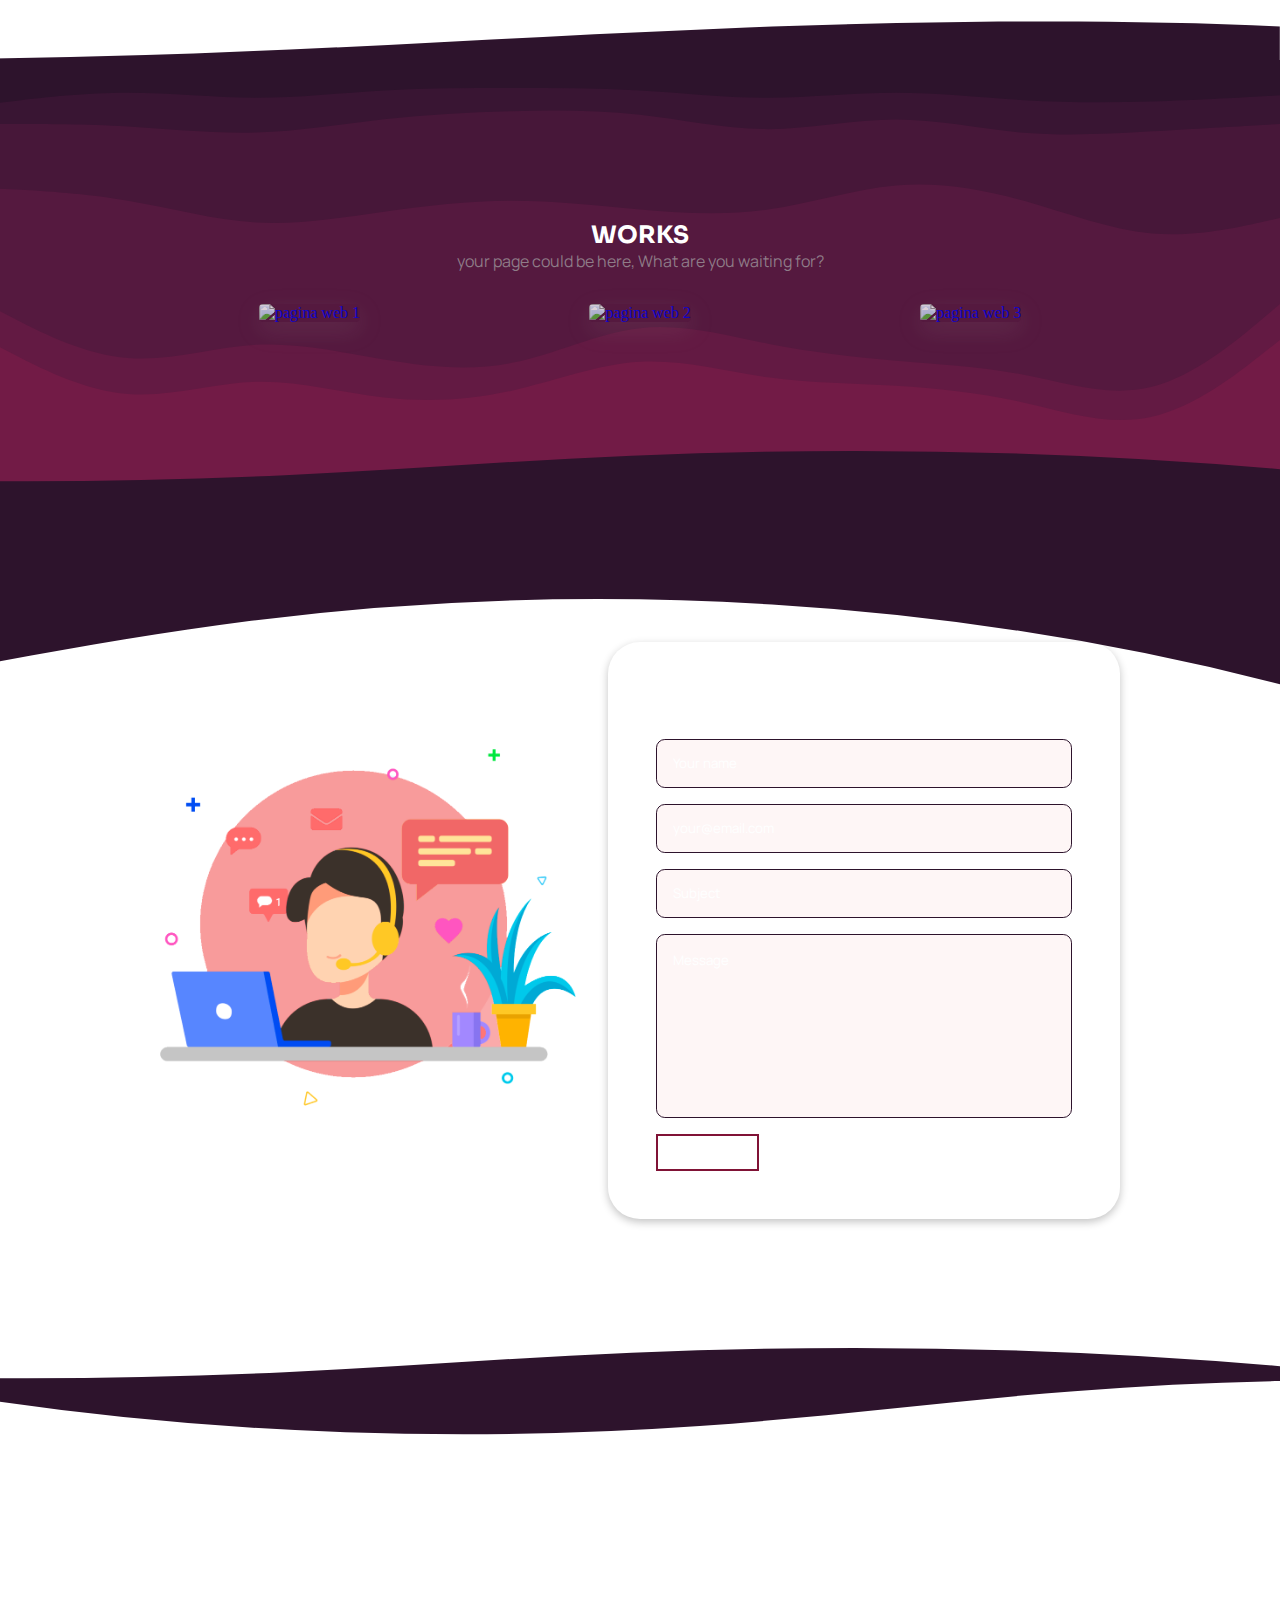
==== commit ebad7278: "fixed bugs and filled about me" ====
--- a/index.html
+++ b/index.html
@@ -17,17 +17,19 @@
   <body>
     <header class="header">
       <div class="header__logo">
-        <h1>sxnty</h1>
+        <a href="#">
+          <h1>sxnty</h1>
+        </a>
       </div>
       <div class="header__right">
         
         <nav>
           <ul class="header__menu">
-            <li class="menu__item"><a href="#" class="li1">Iniciio</a></li>
+            <li class="menu__item"><a href="#" class="li1">Inicio</a></li>
             <li class="menu__item"><a href="#" class="li2">About</a></li>
             <li class="menu__item"><a href="#" class="li3">Portfolio</a></li>
             <li class="menu__item"><a href="#" class="li4">Contact</a></li>
-            <button class="langSwitcher">Español!!</button>
+            <button class="langSwitcher">Español</button>
           </ul>
         </nav>
       </div>
@@ -89,12 +91,9 @@
           <div class="about__right">
             <h2 class="h2about">About me.</h2>
             <p class="pabout">
-              Lorem ipsum dolor sit amet consectetur adipisicing elit. Voluptate
-              distinctio id velit fugit eveniet quo rerum est, incidunt
-              voluptates architecto dolore, provident et fuga dolorem
-              repudiandae nihil commodi aspernatur voluptatem voluptas obcaecati
-              consectetur. Fugit blanditiis qui ipsum. Totam quasi velit vero
-              aliquid ut laudantium sint, alias minus et molestias neque.
+              I am passionate about my work. Because I love what I do, I have a steady source of motivation that drives me to do my best. In my last job, this passion led me to challenge myself daily and learn new skills that helped me to do better work. 
+              <p class="pabout2">              As a web designer, my goal is to make a positive impact on clients and the internet using my skills to design useful and attractive websites.</p>
+              
             </p>
             <a href="#" class="downloadcv">Download CV here</a>
           </div>
@@ -283,10 +282,6 @@
         </div>
       </section>
     </main>
-
     <script type="module" src="./js/main.js"></script>
   </body>
-</html>
-
-<!-- <img src="https://cdn.discordapp.com/attachments/990652909534449714/1029699619871019060/unknown.png" alt="pagina web 2">
-<img src="https://cdn.discordapp.com/attachments/990652909534449714/1029699843590991892/unknown.png" alt="pagina web 3"> -->
+</html>--- a/styles/main.css
+++ b/styles/main.css
@@ -41,6 +41,11 @@
   color: white;
   font-family: "Manrope", sans-serif;
   font-weight: lighter;
+  cursor: pointer;
+  transition: color 250ms;
+}
+.header .header__logo h1:hover {
+  color: #EE4540;
 }
 .header .header__right nav {
   display: flex;
@@ -61,6 +66,10 @@
 .header .header__right .header__menu a {
   color: white;
   font-family: "Raleway", sans-serif;
+  transition: color 100ms;
+}
+.header .header__right .header__menu a:hover {
+  color: rgb(221, 221, 221);
 }
 body {
   background: url("../images/background-desktop.svg") fixed no-repeat;
@@ -385,11 +394,18 @@
   display: flex;
   justify-content: center;
   align-items: center;
+  transition: 250ms;
+  opacity: 80%;
 }
 .portfolio .portfolio__main .port__bottom .port__card img {
   box-shadow: rgba(165, 149, 149, 0.2) 0px 8px 24px;
   border-radius: 0.25rem;
   width: 100%;
+}
+.portfolio .portfolio__main .port__bottom .port__card:hover {
+  transform: translateY(-20px) scale(105%);
+  box-shadow: rgba(0, 0, 0, 0.39) 0px 54px 55px, rgba(0, 0, 0, 0.12) 0px -12px 30px, rgba(0, 0, 0, 0.12) 0px 4px 6px, rgba(0, 0, 0, 0.17) 0px 12px 13px, rgba(0, 0, 0, 0.09) 0px -3px 5px;
+  opacity: 100%;
 }
 
 .contact {
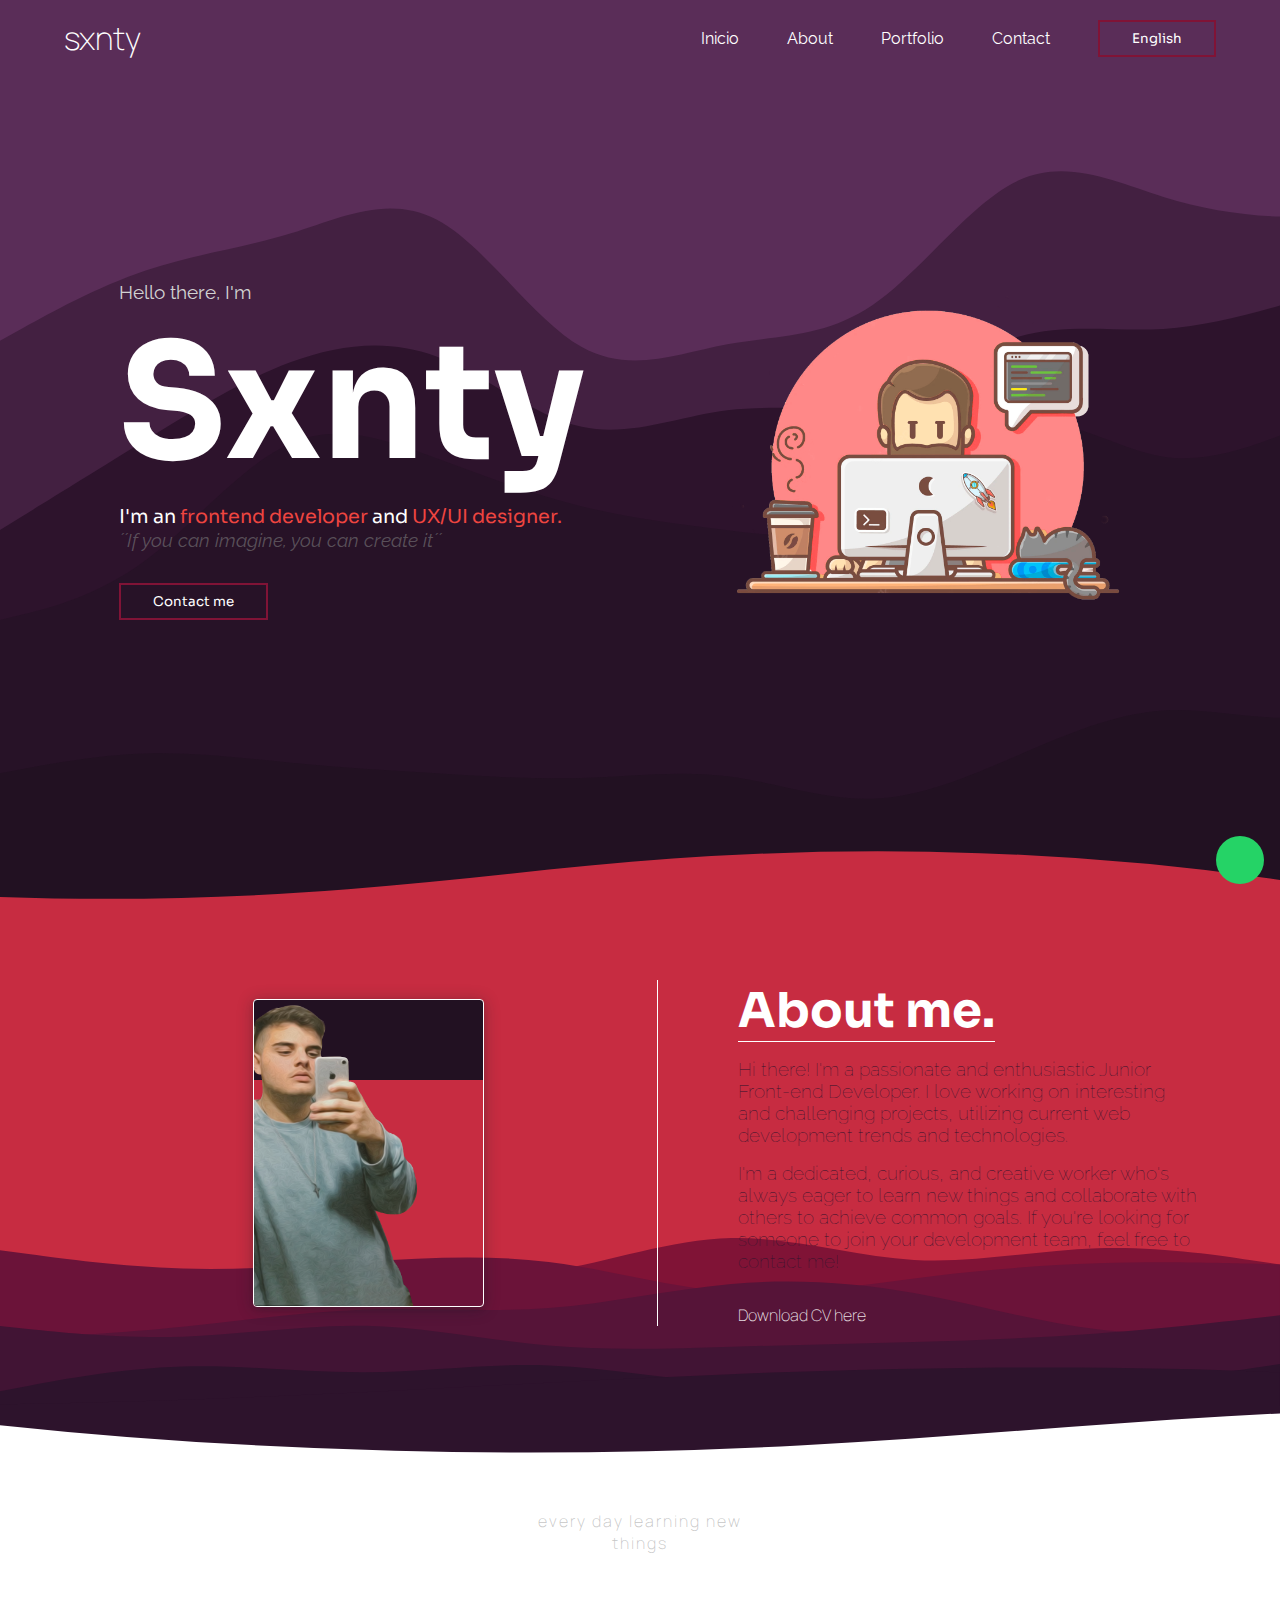
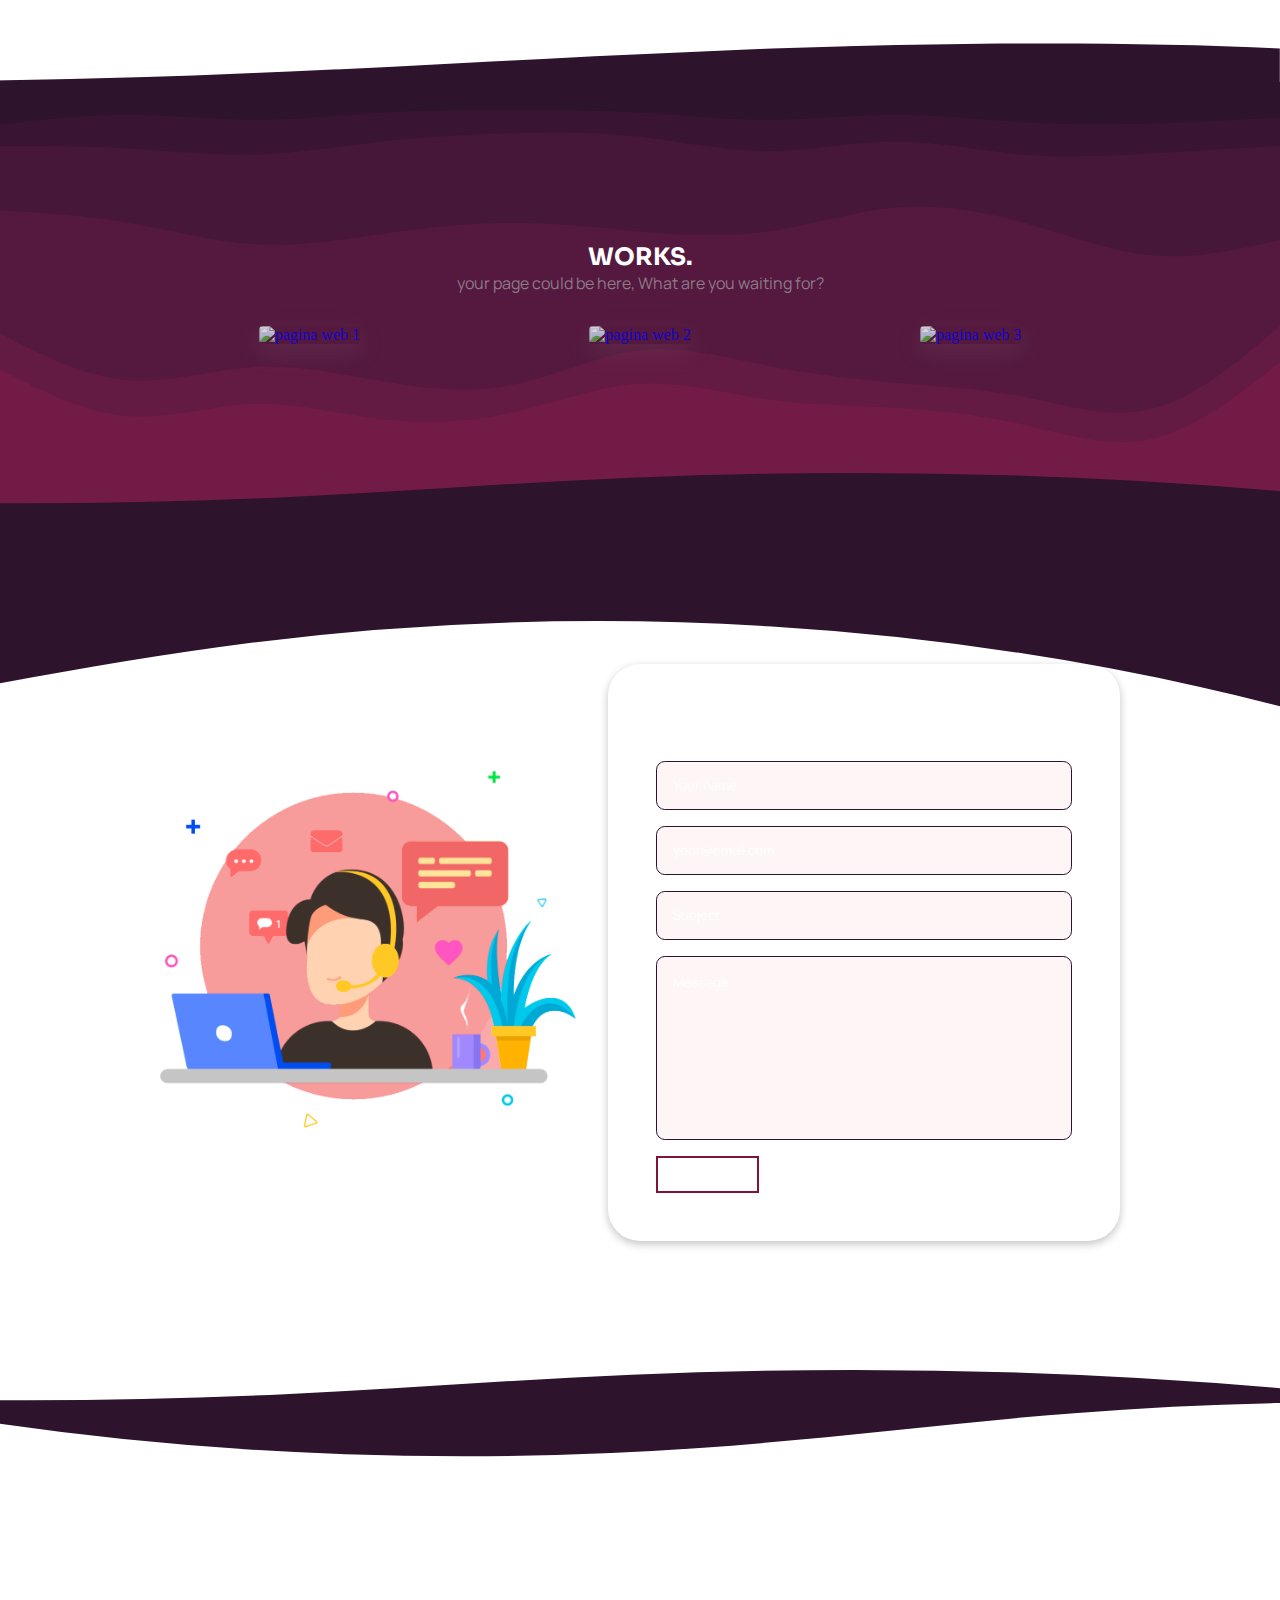
==== commit 4acd82ff: "some changes" ====
--- a/index.html
+++ b/index.html
@@ -4,11 +4,6 @@
     <meta charset="UTF-8" />
     <meta http-equiv="X-UA-Compatible" content="IE=edge" />
     <meta name="viewport" content="width=device-width, initial-scale=1.0" />
-
-    <script
-      src="https://kit.fontawesome.com/2940ba2046.js"
-      crossorigin="anonymous"
-    ></script>
     <link rel="stylesheet" href="./styles/main.css" />
 
     <title>Sxnty</title>
@@ -29,7 +24,7 @@
             <li class="menu__item"><a href="#" class="li2">About</a></li>
             <li class="menu__item"><a href="#" class="li3">Portfolio</a></li>
             <li class="menu__item"><a href="#" class="li4">Contact</a></li>
-            <button class="langSwitcher">Español</button>
+            <button class="langSwitcher">English</button>
           </ul>
         </nav>
       </div>
@@ -91,16 +86,15 @@
           <div class="about__right">
             <h2 class="h2about">About me.</h2>
             <p class="pabout">
-              I am passionate about my work. Because I love what I do, I have a steady source of motivation that drives me to do my best. In my last job, this passion led me to challenge myself daily and learn new skills that helped me to do better work. 
-              <p class="pabout2">              As a web designer, my goal is to make a positive impact on clients and the internet using my skills to design useful and attractive websites.</p>
-              
+              Hi there! I'm a passionate and enthusiastic Junior Front-end Developer. I love working on interesting and challenging projects, utilizing current web development trends and technologies.  
+              <p class="pabout2">I'm a dedicated, curious, and creative worker who's always eager to learn new things and collaborate with others to achieve common goals. If you're looking for someone to join your development team, feel free to contact me!</p>
             </p>
             <a href="#" class="downloadcv">Download CV here</a>
           </div>
         </div>
       </section>
 
-      <section class="knowledge">
+      <section class="knowledge" id="knowasdasd">
         <div class="know__main">
           <div class="custom-shape-divider-top-1665749965">
             <svg
@@ -135,9 +129,11 @@
           <div class="know__bottom">
             <i class="fa-brands fa-html5"></i>
             <i class="fa-brands fa-css3-alt"></i>
-            <i class="fa-brands fa-bootstrap"></i>
             <i class="fa-brands fa-sass"></i>
             <i class="fa-brands fa-js"></i>
+            <i class="fa-brands fa-react"></i>
+            <i class="fa-brands fa-node-js"></i>
+            <i class="fa-brands fa-github"></i>
           </div>
         </div>
       </section>
@@ -145,7 +141,7 @@
       <section class="portfolio">
         <div class="portfolio__main">
           <div class="port__top">
-            <h2 class="works">WORKS</h2>
+            <h2 class="works">WORKS.</h2>
             <p class="pworks">your page could be here, What are you waiting for?</p>
           </div>
           <div class="port__bottom">
@@ -262,9 +258,9 @@
             <h2>Stay connected!</h2>
           </div>
           <div class="connected__socials">
-            <a href="#"><i class="fa-brands fa-github"></i></a>
-            <a href="#"><i class="fa-brands fa-instagram"></i></a>
-            <a href="#"><i class="fa-brands fa-twitter"></i></a>
+            <a href="https://github.com/Sxnty"><i class="fa-brands fa-github"></i></a>
+            <a href="https://www.instagram.com/sxnty29/"><i class="fa-brands fa-instagram"></i></a>
+            <a href="https://twitter.com/SxntyCS"><i class="fa-brands fa-twitter"></i></a>
           </div>
           <div class="custom-shape-divider-top-1665688904">
             <svg
@@ -282,6 +278,10 @@
         </div>
       </section>
     </main>
+        <script
+      src="https://kit.fontawesome.com/2940ba2046.js"
+      crossorigin="anonymous"
+    ></script>
     <script type="module" src="./js/main.js"></script>
   </body>
 </html>--- a/styles/main.css
+++ b/styles/main.css
@@ -5,14 +5,13 @@
   padding: 0.5rem 2rem;
   border: 2px solid #801336;
   color: white;
-  width: -webkit-fit-content;
   width: -moz-fit-content;
   width: fit-content;
   cursor: pointer;
   transition: background 250ms;
 }
 .hero__main .main__text button:hover, .header .header__right .header__menu button:hover {
-  background: url("../../images/button-bg.svg") no-repeat center;
+  background: url("../images/button-bg.svg") no-repeat center;
   background-size: cover;
 }
 
@@ -127,7 +126,6 @@
   color: #EE4540;
 }
 .hero__main .main__text h2 {
-  width: -webkit-fit-content;
   width: -moz-fit-content;
   width: fit-content;
   color: rgb(255, 255, 255);
@@ -138,8 +136,7 @@
   margin-top: 2rem;
 }
 .hero__main .main__img {
-  -webkit-animation: bounce 2s alternate infinite;
-          animation: bounce 2s alternate infinite;
+  animation: bounce 2s alternate infinite;
   display: flex;
   justify-content: center;
   align-items: center;
@@ -147,14 +144,6 @@
 }
 .hero__main .main__img img {
   width: 100%;
-}
-@-webkit-keyframes bounce {
-  0% {
-    transform: translateY(0);
-  }
-  100% {
-    transform: translateY(8px);
-  }
 }
 @keyframes bounce {
   0% {
@@ -224,7 +213,6 @@
   background-color: #EE4540;
   background: url("../images/background-desktop.svg") fixed center;
   background-size: cover;
-  width: -webkit-fit-content;
   width: -moz-fit-content;
   width: fit-content;
   border-bottom: 1px solid white;
@@ -236,7 +224,6 @@
   font-weight: lighter;
 }
 .about .about__main .about__right a {
-  width: -webkit-fit-content;
   width: -moz-fit-content;
   width: fit-content;
   color: rgba(255, 255, 255, 0.862745098);
@@ -403,7 +390,7 @@
   width: 100%;
 }
 .portfolio .portfolio__main .port__bottom .port__card:hover {
-  transform: translateY(-20px) scale(105%);
+  transform: translateY(-20px) rotateX(15deg) scale(105%);
   box-shadow: rgba(0, 0, 0, 0.39) 0px 54px 55px, rgba(0, 0, 0, 0.12) 0px -12px 30px, rgba(0, 0, 0, 0.12) 0px 4px 6px, rgba(0, 0, 0, 0.17) 0px 12px 13px, rgba(0, 0, 0, 0.09) 0px -3px 5px;
   opacity: 100%;
 }
@@ -498,10 +485,6 @@
   color: white;
   font-family: "Manrope", sans-serif;
 }
-.contact .contact__main .contact__right form input:-ms-input-placeholder {
-  color: white;
-  font-family: "Manrope", sans-serif;
-}
 .contact .contact__main .contact__right form input::placeholder {
   color: white;
   font-family: "Manrope", sans-serif;
@@ -518,10 +501,6 @@
   color: white;
   font-family: "Manrope", sans-serif;
 }
-.contact .contact__main .contact__right form textarea:-ms-input-placeholder {
-  color: white;
-  font-family: "Manrope", sans-serif;
-}
 .contact .contact__main .contact__right form textarea::placeholder {
   color: white;
   font-family: "Manrope", sans-serif;
@@ -532,7 +511,6 @@
   padding: 0.5rem 2rem;
   border: 2px solid #801336;
   color: white;
-  width: -webkit-fit-content;
   width: -moz-fit-content;
   width: fit-content;
   cursor: pointer;
@@ -618,20 +596,10 @@
   text-align: center;
   justify-content: center;
   align-items: center;
-  -webkit-animation: pulse 1500ms infinite;
-          animation: pulse 1500ms infinite;
+  animation: pulse 1500ms infinite;
 }
 .whatsapp__button i {
   color: white;
-}
-
-@-webkit-keyframes pulse {
-  0% {
-    box-shadow: 0 0 0 0 rgba(37, 211, 102, 0.5);
-  }
-  80% {
-    box-shadow: 0 0 0 14px rgba(37, 211, 102, 0);
-  }
 }
 
 @keyframes pulse {
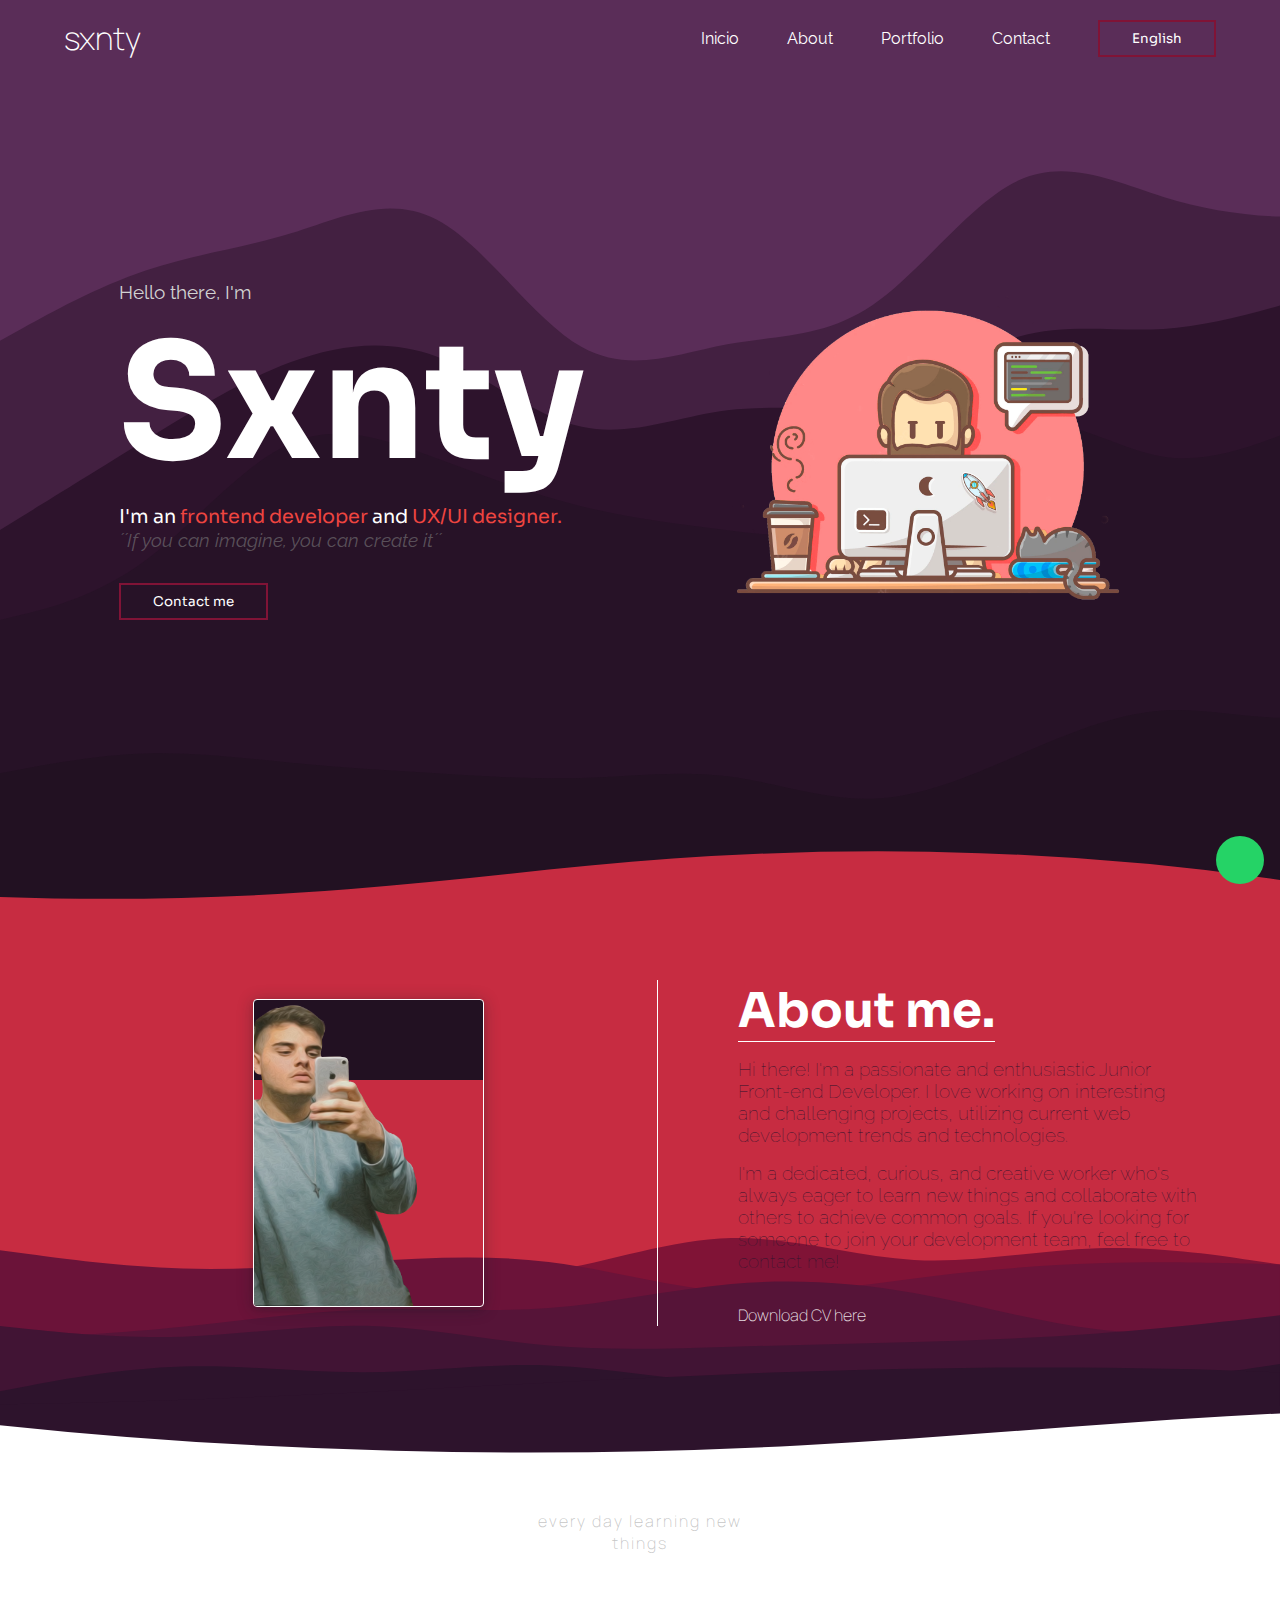
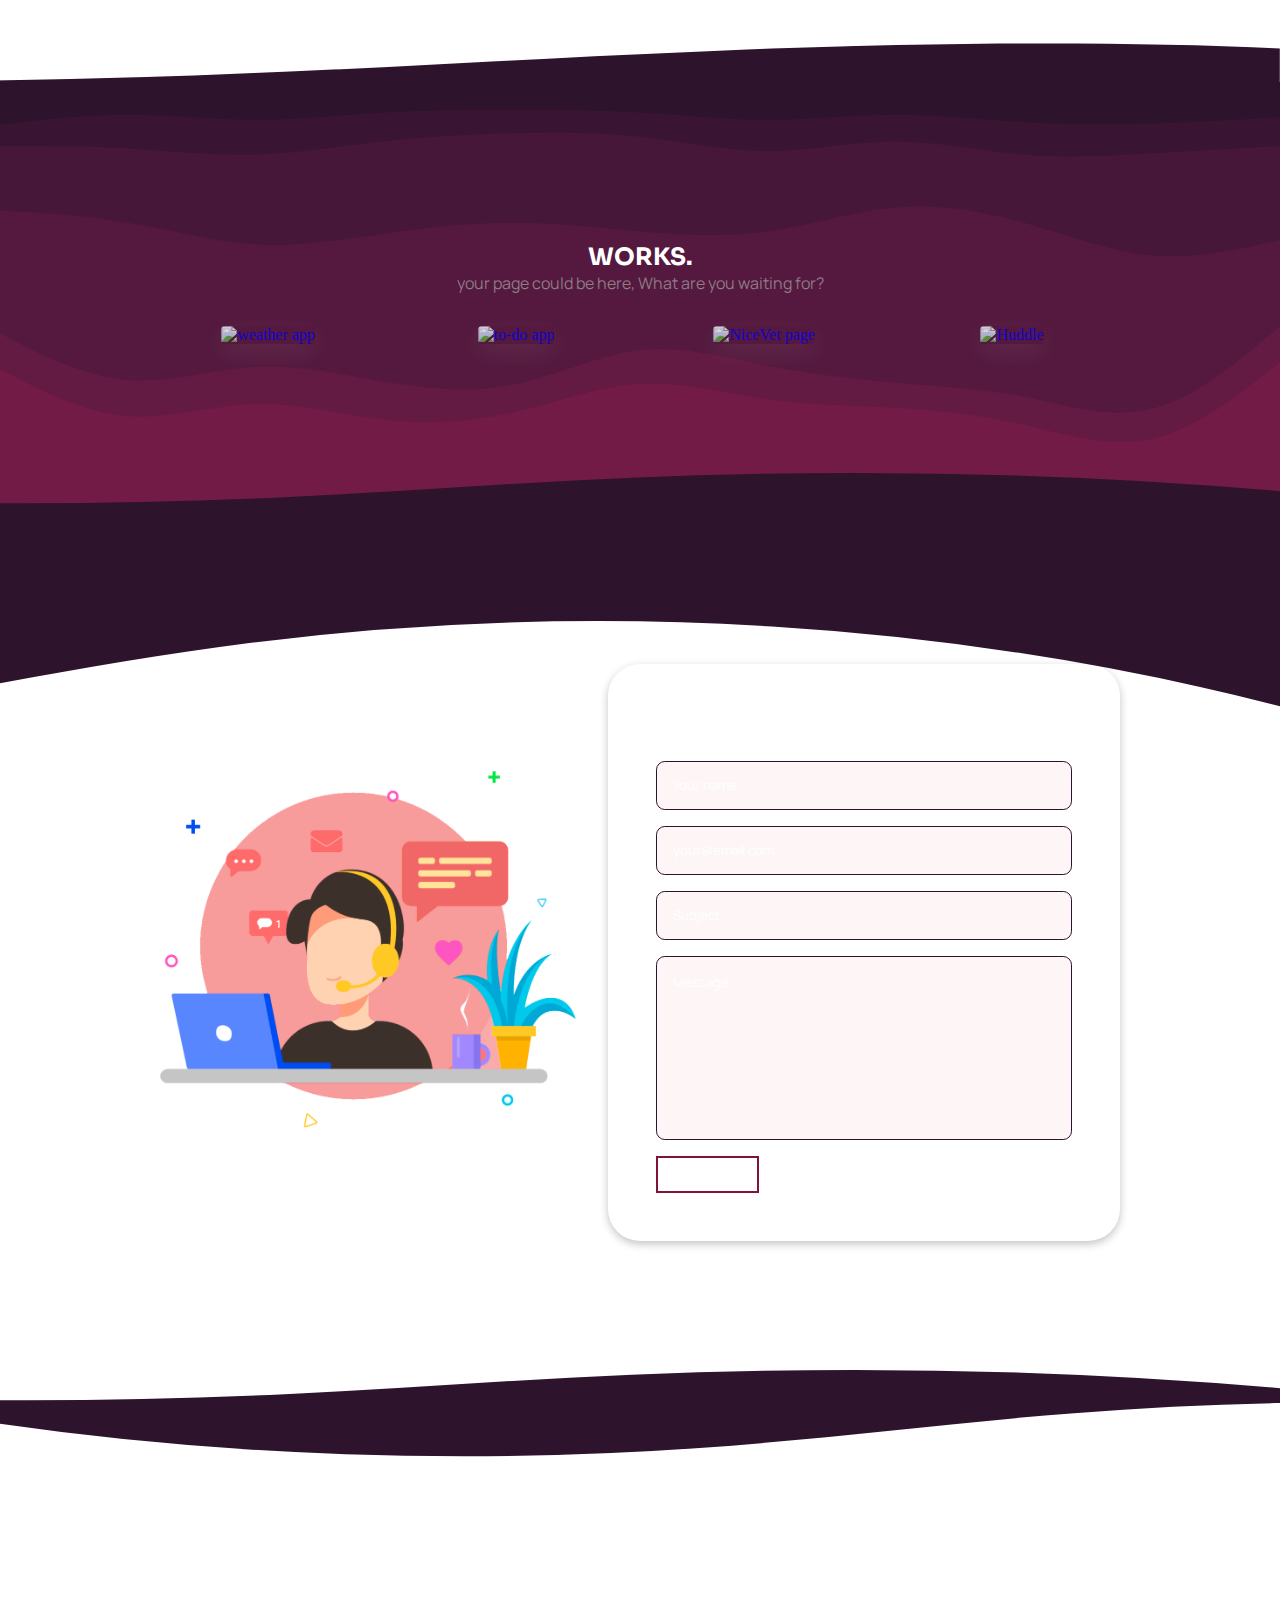
==== commit eec161eb: "modified portofolio section and style" ====
--- a/index.html
+++ b/index.html
@@ -146,26 +146,34 @@
           </div>
           <div class="port__bottom">
             <div class="port__card work1">
-              <a href="#">
-                <img
-                  src="https://cdn.discordapp.com/attachments/990652909534449714/1029699469077385277/unknown.png"
-                  alt="pagina web 1"
+              <a href="https://github.com/Sxnty/weather">
+                <img
+                  src="https://cdn.discordapp.com/attachments/642749336903614465/1079193172246265886/image.png"
+                  alt="weather app"
                 />
               </a>
             </div>
             <div class="port__card work2">
-              <a href="#">
-                <img
-                  src="https://cdn.discordapp.com/attachments/990652909534449714/1029699619871019060/unknown.png"
-                  alt="pagina web 2"
+              <a href="https://sxnty.github.io/to-do/">
+                <img
+                  src="https://cdn.discordapp.com/attachments/642749336903614465/1079193424017772635/image.png"
+                  alt="to-do app"
                 />
               </a>
             </div>
             <div class="port__card work3">
-              <a href="#">
-                <img
-                  src="https://cdn.discordapp.com/attachments/990652909534449714/1029699843590991892/unknown.png"
-                  alt="pagina web 3"
+              <a href="https://github.com/Sxnty/NiceVet">
+                <img
+                  src="https://cdn.discordapp.com/attachments/642749336903614465/1079846495139926056/image.png"
+                  alt="NiceVet page"
+                />
+              </a>
+            </div>
+            <div class="port__card work4">
+              <a href="https://sxnty.github.io/Huddle/">
+                <img
+                  src="https://cdn.discordapp.com/attachments/642749336903614465/1079846551213592606/image.png"
+                  alt="Huddle"
                 />
               </a>
             </div>
--- a/styles/main.css
+++ b/styles/main.css
@@ -343,7 +343,7 @@
   height: 56px;
 }
 .portfolio .portfolio__main .custom-shape-divider-bottom-1665582059 .shape-fill {
-  fill: #2D132C;
+  fill: #2d132c;
 }
 .portfolio .portfolio__main .port__top {
   display: flex;
@@ -362,20 +362,9 @@
 }
 .portfolio .portfolio__main .port__bottom {
   display: grid;
-  grid-template-columns: repeat(3, 1fr);
-  grid-template-rows: 1fr;
-  grid-template-areas: "work1 work2 work3";
+  grid-template-columns: repeat(4, 1fr);
   max-width: 100%;
   gap: 2rem;
-}
-.portfolio .portfolio__main .port__bottom .work1 {
-  grid-area: work1;
-}
-.portfolio .portfolio__main .port__bottom .work2 {
-  grid-area: work2;
-}
-.portfolio .portfolio__main .port__bottom .work3 {
-  grid-area: work3;
 }
 .portfolio .portfolio__main .port__bottom .port__card {
   display: flex;
